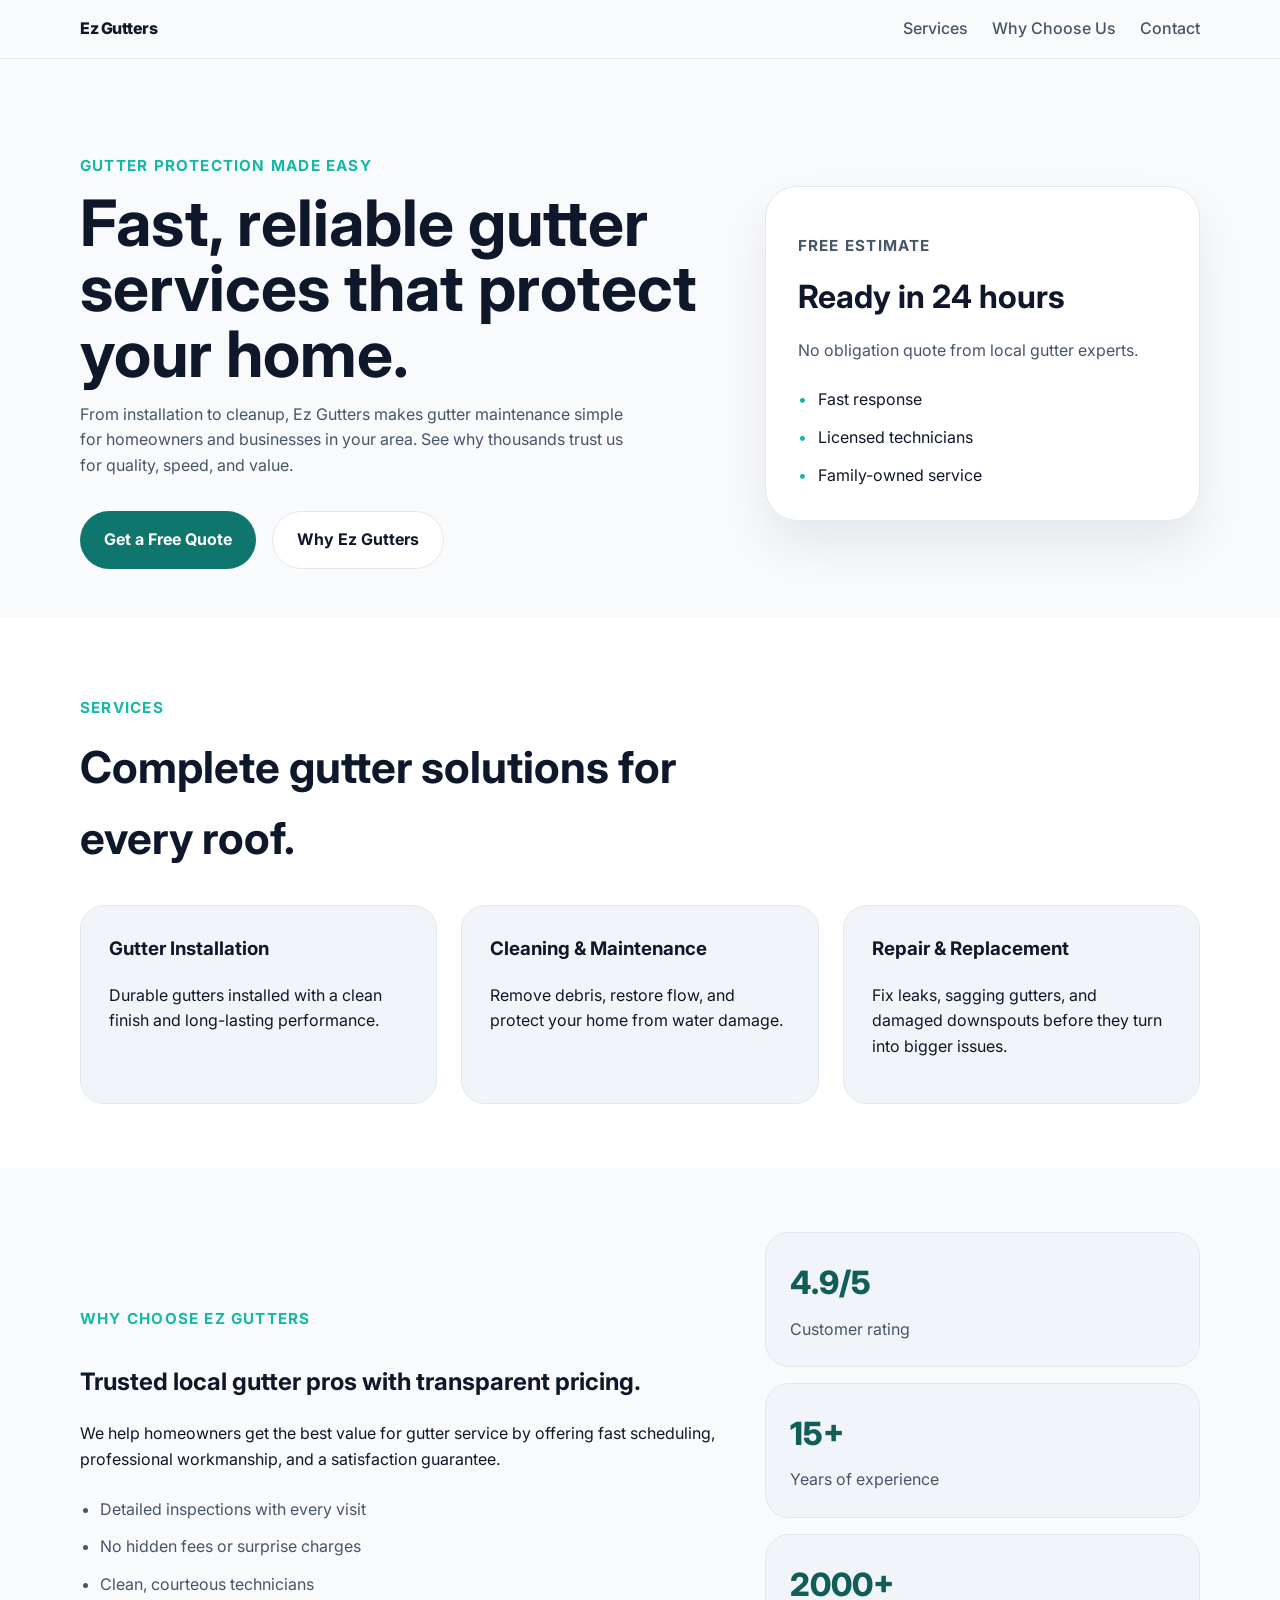
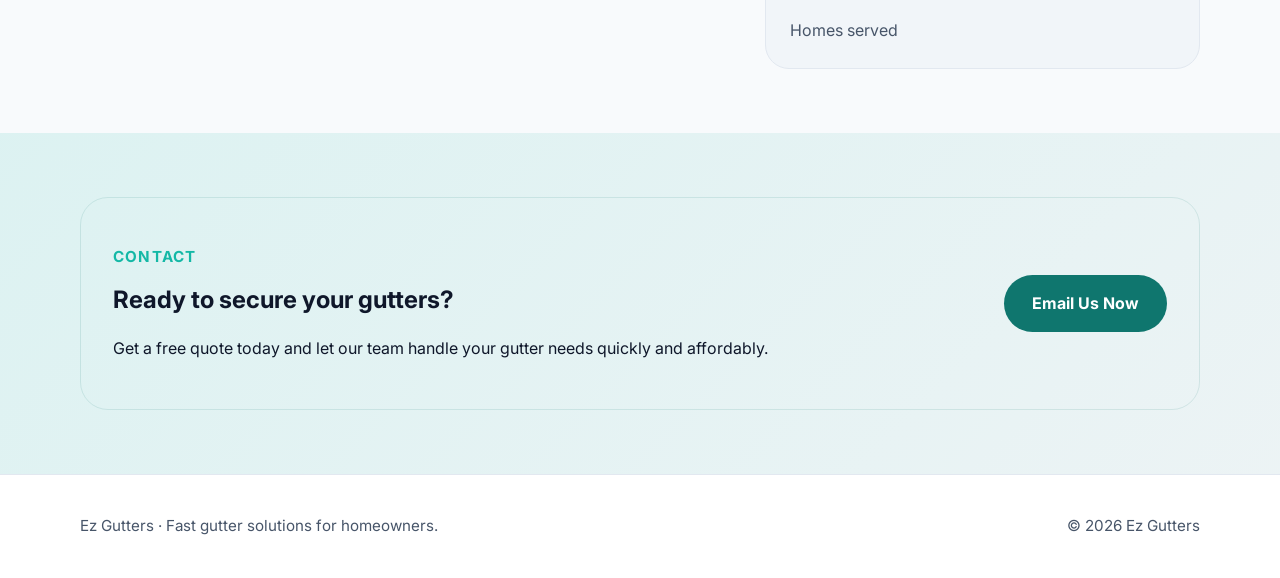
==== index.html @ 84feed68 "Deploy landing page with GitHub Pages" ====
<!DOCTYPE html>
<html lang="en">
<head>
  <meta charset="UTF-8" />
  <meta name="viewport" content="width=device-width, initial-scale=1.0" />
  <title>Ez Gutters - PPC Landing Page</title>
  <link rel="preconnect" href="https://fonts.googleapis.com" />
  <link rel="preconnect" href="https://fonts.gstatic.com" crossorigin />
  <link href="https://fonts.googleapis.com/css2?family=Inter:wght@400;500;600;700;800&display=swap" rel="stylesheet" />
  <link rel="stylesheet" href="styles.css" />
</head>
<body>
  <header class="site-header">
    <div class="container header-inner">
      <a class="logo" href="#">Ez Gutters</a>
      <nav class="nav-links">
        <a href="#services">Services</a>
        <a href="#why">Why Choose Us</a>
        <a href="#contact">Contact</a>
      </nav>
    </div>
  </header>

  <main>
    <section class="hero">
      <div class="container hero-grid">
        <div class="hero-copy">
          <p class="eyebrow">Gutter protection made easy</p>
          <h1>Fast, reliable gutter services that protect your home.</h1>
          <p class="hero-text">From installation to cleanup, Ez Gutters makes gutter maintenance simple for homeowners and businesses in your area. See why thousands trust us for quality, speed, and value.</p>
          <div class="hero-actions">
            <a class="button button-primary" href="#contact">Get a Free Quote</a>
            <a class="button button-secondary" href="#why">Why Ez Gutters</a>
          </div>
        </div>
        <div class="hero-card">
          <div class="hero-card-content">
            <p class="hero-card-label">Free estimate</p>
            <h2>Ready in 24 hours</h2>
            <p>No obligation quote from local gutter experts.</p>
            <ul>
              <li>Fast response</li>
              <li>Licensed technicians</li>
              <li>Family-owned service</li>
            </ul>
          </div>
        </div>
      </div>
    </section>

    <section id="services" class="section section-alt">
      <div class="container">
        <div class="section-header">
          <p class="section-eyebrow">Services</p>
          <h2>Complete gutter solutions for every roof.</h2>
        </div>
        <div class="feature-grid">
          <article class="feature-card">
            <h3>Gutter Installation</h3>
            <p>Durable gutters installed with a clean finish and long-lasting performance.</p>
          </article>
          <article class="feature-card">
            <h3>Cleaning & Maintenance</h3>
            <p>Remove debris, restore flow, and protect your home from water damage.</p>
          </article>
          <article class="feature-card">
            <h3>Repair & Replacement</h3>
            <p>Fix leaks, sagging gutters, and damaged downspouts before they turn into bigger issues.</p>
          </article>
        </div>
      </div>
    </section>

    <section id="why" class="section">
      <div class="container split-grid">
        <div>
          <p class="section-eyebrow">Why choose Ez Gutters</p>
          <h2>Trusted local gutter pros with transparent pricing.</h2>
          <p>We help homeowners get the best value for gutter service by offering fast scheduling, professional workmanship, and a satisfaction guarantee.</p>
          <ul class="benefits-list">
            <li>Detailed inspections with every visit</li>
            <li>No hidden fees or surprise charges</li>
            <li>Clean, courteous technicians</li>
          </ul>
        </div>
        <div class="stats-card">
          <div class="stat">
            <span>4.9/5</span>
            <p>Customer rating</p>
          </div>
          <div class="stat">
            <span>15+</span>
            <p>Years of experience</p>
          </div>
          <div class="stat">
            <span>2000+</span>
            <p>Homes served</p>
          </div>
        </div>
      </div>
    </section>

    <section id="contact" class="section section-cta">
      <div class="container cta-grid">
        <div>
          <p class="section-eyebrow">Contact</p>
          <h2>Ready to secure your gutters?</h2>
          <p>Get a free quote today and let our team handle your gutter needs quickly and affordably.</p>
        </div>
        <a class="button button-primary button-large" href="mailto:info@ezgutters.com">Email Us Now</a>
      </div>
    </section>
  </main>

  <footer class="site-footer">
    <div class="container footer-inner">
      <p>Ez Gutters · Fast gutter solutions for homeowners.</p>
      <p>© 2026 Ez Gutters</p>
    </div>
  </footer>
</body>
</html>
---- styles.css ----
:root {
  color-scheme: light;
  --bg: #f8fafc;
  --surface: #ffffff;
  --surface-strong: #f1f5f9;
  --text: #0f172a;
  --muted: #475569;
  --primary: #0f766e;
  --primary-strong: #115e59;
  --accent: #14b8a6;
  --border: #e2e8f0;
  --shadow: 0 25px 50px rgba(15, 23, 42, 0.08);
}

* {
  box-sizing: border-box;
}

html {
  scroll-behavior: smooth;
}

body {
  margin: 0;
  font-family: 'Inter', system-ui, sans-serif;
  background: var(--bg);
  color: var(--text);
  line-height: 1.6;
}

img {
  max-width: 100%;
  display: block;
}

.container {
  width: min(1120px, calc(100% - 2rem));
  margin: 0 auto;
}

.site-header {
  position: sticky;
  top: 0;
  z-index: 10;
  background: rgba(248, 250, 252, 0.96);
  backdrop-filter: blur(10px);
  border-bottom: 1px solid rgba(226, 232, 240, 0.8);
}

.header-inner {
  display: flex;
  align-items: center;
  justify-content: space-between;
  gap: 1rem;
  padding: 1rem 0;
}

.logo {
  font-weight: 800;
  letter-spacing: -0.03em;
  color: var(--text);
  text-decoration: none;
}

.nav-links {
  display: flex;
  gap: 1.5rem;
  flex-wrap: wrap;
}

.nav-links a {
  color: var(--muted);
  text-decoration: none;
  font-weight: 500;
}

.hero {
  padding: 5rem 0 3rem;
}

.hero-grid {
  display: grid;
  grid-template-columns: minmax(0, 1.2fr) minmax(300px, 0.8fr);
  align-items: center;
  gap: 2rem;
}

.eyebrow,
.section-eyebrow,
.hero-card-label {
  display: inline-block;
  margin-bottom: 0.75rem;
  color: var(--accent);
  font-size: 0.95rem;
  font-weight: 700;
  letter-spacing: 0.08em;
  text-transform: uppercase;
}

.hero-copy h1,
.section-header h2,
.stats-card span,
.cta-grid h2 {
  margin: 0;
}

.hero-copy h1 {
  font-size: clamp(2.5rem, 5vw, 4rem);
  line-height: 1.02;
  margin-bottom: 1rem;
}

.hero-text {
  max-width: 34rem;
  margin-bottom: 2rem;
  color: var(--muted);
}

.hero-actions {
  display: flex;
  flex-wrap: wrap;
  gap: 1rem;
}

.button {
  display: inline-flex;
  align-items: center;
  justify-content: center;
  padding: 0.95rem 1.5rem;
  border-radius: 999px;
  text-decoration: none;
  font-weight: 700;
}

.button-primary {
  background: var(--primary);
  color: white;
}

.button-secondary {
  border: 1px solid var(--border);
  color: var(--text);
  background: white;
}

.button-large {
  padding: 1rem 1.75rem;
}

.hero-card {
  background: var(--surface);
  border: 1px solid var(--border);
  border-radius: 2rem;
  box-shadow: var(--shadow);
  padding: 2rem;
}

.hero-card-content h2 {
  margin: 0 0 0.75rem;
  font-size: 2rem;
}

.hero-card-content p {
  color: var(--muted);
}

.hero-card-content ul {
  list-style: none;
  padding: 0;
  margin: 1.5rem 0 0;
  display: grid;
  gap: 0.75rem;
}

.hero-card-content li {
  padding-left: 1.25rem;
  position: relative;
  color: var(--text);
}

.hero-card-content li::before {
  content: '•';
  position: absolute;
  left: 0;
  color: var(--accent);
}

.section {
  padding: 4rem 0;
}

.section-alt {
  background: var(--surface);
}

.section-header {
  max-width: 42rem;
  margin-bottom: 2rem;
}

.section-header h2 {
  font-size: clamp(2rem, 4vw, 2.75rem);
  margin-bottom: 1rem;
}

.feature-grid {
  display: grid;
  gap: 1.5rem;
  grid-template-columns: repeat(3, minmax(0, 1fr));
}

.feature-card {
  background: var(--surface-strong);
  border: 1px solid var(--border);
  border-radius: 1.5rem;
  padding: 1.75rem;
}

.feature-card h3 {
  margin-top: 0;
}

.split-grid {
  display: grid;
  grid-template-columns: minmax(0, 1.5fr) minmax(280px, 1fr);
  gap: 2rem;
  align-items: center;
}

.benefits-list {
  margin: 1.5rem 0 0;
  padding-left: 1.25rem;
  color: var(--muted);
}

.benefits-list li {
  margin-bottom: 0.75rem;
}

.stats-card {
  display: grid;
  gap: 1rem;
}

.stat {
  background: var(--surface-strong);
  border: 1px solid var(--border);
  border-radius: 1.5rem;
  padding: 1.5rem;
}

.stat span {
  display: block;
  font-size: 2rem;
  font-weight: 800;
  color: var(--primary-strong);
}

.stat p {
  margin: 0.5rem 0 0;
  color: var(--muted);
}

.section-cta {
  background: linear-gradient(135deg, rgba(20, 184, 166, 0.12), rgba(15, 118, 110, 0.05));
}

.cta-grid {
  display: flex;
  align-items: center;
  justify-content: space-between;
  gap: 1.5rem;
  padding: 2rem;
  border: 1px solid rgba(15, 118, 110, 0.12);
  border-radius: 1.75rem;
}

.site-footer {
  border-top: 1px solid var(--border);
  padding: 1.5rem 0;
  background: var(--surface);
}

.footer-inner {
  display: flex;
  align-items: center;
  justify-content: space-between;
  gap: 1rem;
  font-size: 0.95rem;
  color: var(--muted);
}

@media (max-width: 860px) {
  .hero-grid,
  .split-grid,
  .feature-grid,
  .cta-grid {
    grid-template-columns: 1fr;
  }

  .cta-grid {
    text-align: center;
  }
}

@media (max-width: 640px) {
  .header-inner,
  .footer-inner {
    flex-direction: column;
    align-items: flex-start;
  }

  .nav-links {
    gap: 1rem;
  }

  .hero-copy h1 {
    font-size: 2.4rem;
  }

  .button {
    width: 100%;
  }

  .hero-actions {
    flex-direction: column;
  }
}
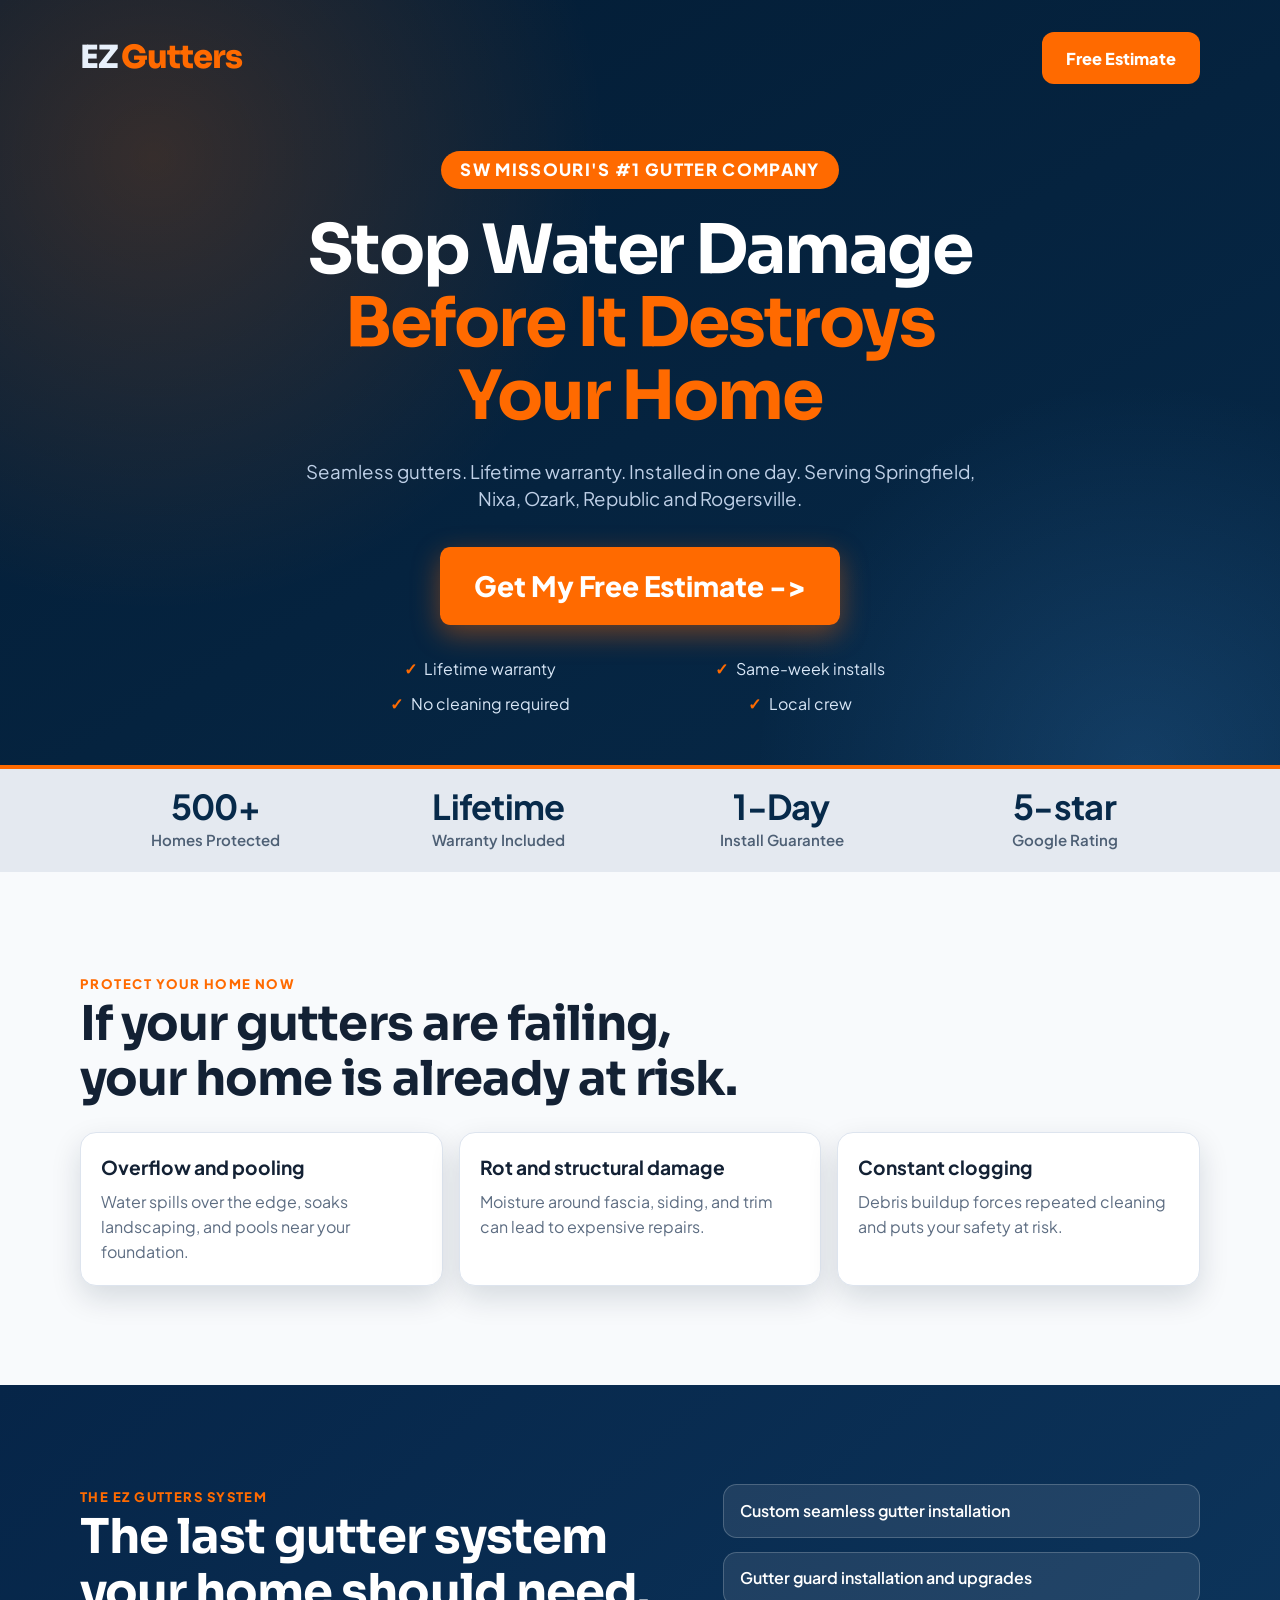
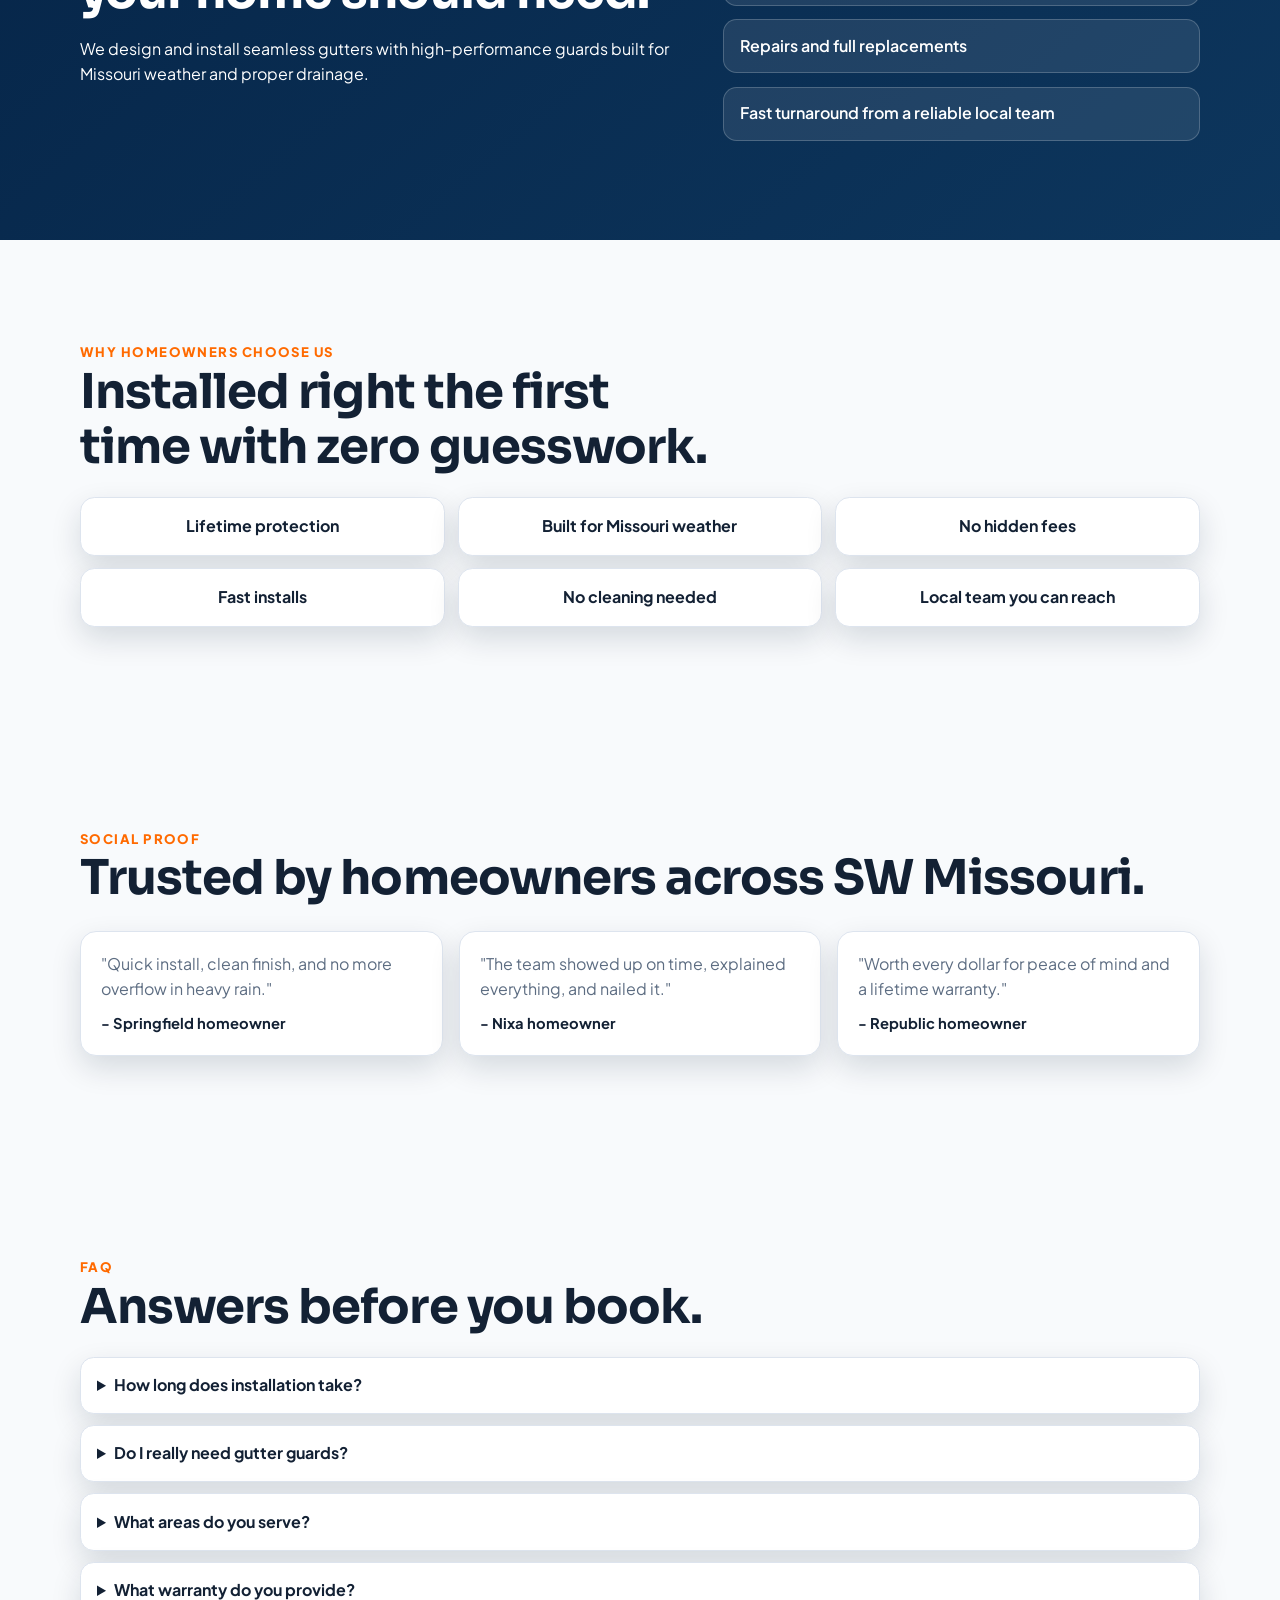
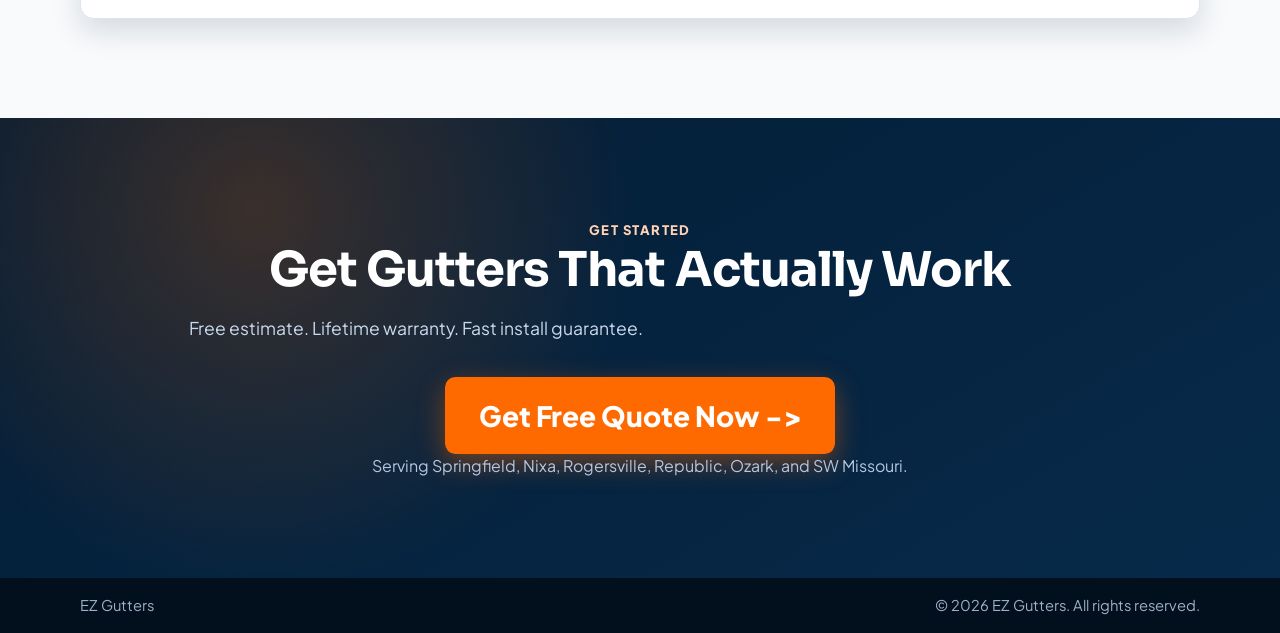
==== commit 6b7ce08e: "Rebuild landing page to match PPC design" ====
--- a/index.html
+++ b/index.html
@@ -3,120 +3,186 @@
 <head>
   <meta charset="UTF-8" />
   <meta name="viewport" content="width=device-width, initial-scale=1.0" />
-  <title>Ez Gutters - PPC Landing Page</title>
+  <title>EZ Gutters | PPC Landing Page</title>
+  <meta name="description" content="Stop water damage before it destroys your home. EZ Gutters installs seamless gutters and guards across Springfield, Nixa, Ozark, Republic, and Rogersville." />
   <link rel="preconnect" href="https://fonts.googleapis.com" />
   <link rel="preconnect" href="https://fonts.gstatic.com" crossorigin />
-  <link href="https://fonts.googleapis.com/css2?family=Inter:wght@400;500;600;700;800&display=swap" rel="stylesheet" />
+  <link href="https://fonts.googleapis.com/css2?family=Plus+Jakarta+Sans:wght@400;500;600;700;800&family=Sora:wght@600;700;800&display=swap" rel="stylesheet" />
   <link rel="stylesheet" href="styles.css" />
 </head>
 <body>
-  <header class="site-header">
-    <div class="container header-inner">
-      <a class="logo" href="#">Ez Gutters</a>
-      <nav class="nav-links">
-        <a href="#services">Services</a>
-        <a href="#why">Why Choose Us</a>
-        <a href="#contact">Contact</a>
-      </nav>
+  <a class="skip-link" href="#lead-form">Skip to free estimate</a>
+
+  <header class="hero">
+    <div class="container">
+      <div class="hero-top">
+        <a class="brand" href="#top" id="top" aria-label="EZ Gutters home">
+          <span class="brand-ez">EZ</span><span class="brand-gutters">Gutters</span>
+        </a>
+        <a class="top-cta" href="#lead-form">Free Estimate</a>
+      </div>
+
+      <div class="hero-content">
+        <p class="hero-badge">SW MISSOURI'S #1 GUTTER COMPANY</p>
+        <h1>
+          Stop Water Damage
+          <span>Before It Destroys Your Home</span>
+        </h1>
+        <p class="hero-subcopy">
+          Seamless gutters. Lifetime warranty. Installed in one day. Serving Springfield, Nixa, Ozark, Republic and Rogersville.
+        </p>
+        <a class="main-cta" href="#lead-form">Get My Free Estimate -></a>
+
+        <ul class="trust-points" aria-label="Key value points">
+          <li><span aria-hidden="true">&#10003;</span> Lifetime warranty</li>
+          <li><span aria-hidden="true">&#10003;</span> Same-week installs</li>
+          <li><span aria-hidden="true">&#10003;</span> No cleaning required</li>
+          <li><span aria-hidden="true">&#10003;</span> Local crew</li>
+        </ul>
+      </div>
+    </div>
+
+    <div class="stats-strip">
+      <div class="container stats-grid">
+        <div class="stat">
+          <strong>500+</strong>
+          <p>Homes Protected</p>
+        </div>
+        <div class="stat">
+          <strong>Lifetime</strong>
+          <p>Warranty Included</p>
+        </div>
+        <div class="stat">
+          <strong>1-Day</strong>
+          <p>Install Guarantee</p>
+        </div>
+        <div class="stat">
+          <strong>5-star</strong>
+          <p>Google Rating</p>
+        </div>
+      </div>
     </div>
   </header>
 
   <main>
-    <section class="hero">
-      <div class="container hero-grid">
-        <div class="hero-copy">
-          <p class="eyebrow">Gutter protection made easy</p>
-          <h1>Fast, reliable gutter services that protect your home.</h1>
-          <p class="hero-text">From installation to cleanup, Ez Gutters makes gutter maintenance simple for homeowners and businesses in your area. See why thousands trust us for quality, speed, and value.</p>
-          <div class="hero-actions">
-            <a class="button button-primary" href="#contact">Get a Free Quote</a>
-            <a class="button button-secondary" href="#why">Why Ez Gutters</a>
-          </div>
-        </div>
-        <div class="hero-card">
-          <div class="hero-card-content">
-            <p class="hero-card-label">Free estimate</p>
-            <h2>Ready in 24 hours</h2>
-            <p>No obligation quote from local gutter experts.</p>
-            <ul>
-              <li>Fast response</li>
-              <li>Licensed technicians</li>
-              <li>Family-owned service</li>
-            </ul>
-          </div>
-        </div>
-      </div>
-    </section>
-
-    <section id="services" class="section section-alt">
+    <section class="section section-light problem">
       <div class="container">
-        <div class="section-header">
-          <p class="section-eyebrow">Services</p>
-          <h2>Complete gutter solutions for every roof.</h2>
-        </div>
-        <div class="feature-grid">
-          <article class="feature-card">
-            <h3>Gutter Installation</h3>
-            <p>Durable gutters installed with a clean finish and long-lasting performance.</p>
+        <p class="eyebrow">Protect your home now</p>
+        <h2>If your gutters are failing, your home is already at risk.</h2>
+        <div class="card-grid">
+          <article class="card">
+            <h3>Overflow and pooling</h3>
+            <p>Water spills over the edge, soaks landscaping, and pools near your foundation.</p>
           </article>
-          <article class="feature-card">
-            <h3>Cleaning & Maintenance</h3>
-            <p>Remove debris, restore flow, and protect your home from water damage.</p>
+          <article class="card">
+            <h3>Rot and structural damage</h3>
+            <p>Moisture around fascia, siding, and trim can lead to expensive repairs.</p>
           </article>
-          <article class="feature-card">
-            <h3>Repair & Replacement</h3>
-            <p>Fix leaks, sagging gutters, and damaged downspouts before they turn into bigger issues.</p>
+          <article class="card">
+            <h3>Constant clogging</h3>
+            <p>Debris buildup forces repeated cleaning and puts your safety at risk.</p>
           </article>
         </div>
       </div>
     </section>
 
-    <section id="why" class="section">
+    <section class="section section-dark solution">
       <div class="container split-grid">
         <div>
-          <p class="section-eyebrow">Why choose Ez Gutters</p>
-          <h2>Trusted local gutter pros with transparent pricing.</h2>
-          <p>We help homeowners get the best value for gutter service by offering fast scheduling, professional workmanship, and a satisfaction guarantee.</p>
-          <ul class="benefits-list">
-            <li>Detailed inspections with every visit</li>
-            <li>No hidden fees or surprise charges</li>
-            <li>Clean, courteous technicians</li>
-          </ul>
+          <p class="eyebrow">The EZ Gutters system</p>
+          <h2>The last gutter system your home should need.</h2>
+          <p>We design and install seamless gutters with high-performance guards built for Missouri weather and proper drainage.</p>
         </div>
-        <div class="stats-card">
-          <div class="stat">
-            <span>4.9/5</span>
-            <p>Customer rating</p>
-          </div>
-          <div class="stat">
-            <span>15+</span>
-            <p>Years of experience</p>
-          </div>
-          <div class="stat">
-            <span>2000+</span>
-            <p>Homes served</p>
-          </div>
+        <ul class="solution-list">
+          <li>Custom seamless gutter installation</li>
+          <li>Gutter guard installation and upgrades</li>
+          <li>Repairs and full replacements</li>
+          <li>Fast turnaround from a reliable local team</li>
+        </ul>
+      </div>
+    </section>
+
+    <section class="section section-light">
+      <div class="container">
+        <p class="eyebrow">Why homeowners choose us</p>
+        <h2>Installed right the first time with zero guesswork.</h2>
+        <div class="why-grid">
+          <article class="why-card">Lifetime protection</article>
+          <article class="why-card">Built for Missouri weather</article>
+          <article class="why-card">No hidden fees</article>
+          <article class="why-card">Fast installs</article>
+          <article class="why-card">No cleaning needed</article>
+          <article class="why-card">Local team you can reach</article>
         </div>
       </div>
     </section>
 
-    <section id="contact" class="section section-cta">
-      <div class="container cta-grid">
-        <div>
-          <p class="section-eyebrow">Contact</p>
-          <h2>Ready to secure your gutters?</h2>
-          <p>Get a free quote today and let our team handle your gutter needs quickly and affordably.</p>
+    <section class="section section-light social-proof">
+      <div class="container">
+        <p class="eyebrow">Social proof</p>
+        <h2>Trusted by homeowners across SW Missouri.</h2>
+        <div class="card-grid">
+          <article class="quote-card">
+            <p>"Quick install, clean finish, and no more overflow in heavy rain."</p>
+            <span>- Springfield homeowner</span>
+          </article>
+          <article class="quote-card">
+            <p>"The team showed up on time, explained everything, and nailed it."</p>
+            <span>- Nixa homeowner</span>
+          </article>
+          <article class="quote-card">
+            <p>"Worth every dollar for peace of mind and a lifetime warranty."</p>
+            <span>- Republic homeowner</span>
+          </article>
         </div>
-        <a class="button button-primary button-large" href="mailto:info@ezgutters.com">Email Us Now</a>
+      </div>
+    </section>
+
+    <section class="section section-light faq">
+      <div class="container">
+        <p class="eyebrow">FAQ</p>
+        <h2>Answers before you book.</h2>
+        <div class="faq-list">
+          <details>
+            <summary>How long does installation take?</summary>
+            <p>Most installs are completed in one day, depending on roofline complexity and weather.</p>
+          </details>
+          <details>
+            <summary>Do I really need gutter guards?</summary>
+            <p>If you want lower maintenance and better flow year-round, gutter guards are a strong upgrade.</p>
+          </details>
+          <details>
+            <summary>What areas do you serve?</summary>
+            <p>Springfield, Nixa, Ozark, Republic, Rogersville, and nearby SW Missouri communities.</p>
+          </details>
+          <details>
+            <summary>What warranty do you provide?</summary>
+            <p>Our systems include a lifetime warranty for long-term homeowner confidence.</p>
+          </details>
+        </div>
+      </div>
+    </section>
+
+    <section class="section final-cta" id="lead-form">
+      <div class="container">
+        <p class="eyebrow">Get started</p>
+        <h2>Get Gutters That Actually Work</h2>
+        <p class="final-copy">Free estimate. Lifetime warranty. Fast install guarantee.</p>
+        <a class="main-cta" href="mailto:info@ezgutters.com?subject=Free%20Estimate%20Request">Get Free Quote Now -></a>
+        <p class="service-area">Serving Springfield, Nixa, Rogersville, Republic, Ozark, and SW Missouri.</p>
       </div>
     </section>
   </main>
 
   <footer class="site-footer">
-    <div class="container footer-inner">
-      <p>Ez Gutters · Fast gutter solutions for homeowners.</p>
-      <p>© 2026 Ez Gutters</p>
+    <div class="container footer-wrap">
+      <p>EZ Gutters</p>
+      <p>&copy; 2026 EZ Gutters. All rights reserved.</p>
     </div>
   </footer>
+
+  <div class="mobile-cta">
+    <a href="#lead-form">Tap Here -></a>
+  </div>
 </body>
 </html>
--- a/styles.css
+++ b/styles.css
@@ -1,15 +1,17 @@
 :root {
-  color-scheme: light;
-  --bg: #f8fafc;
-  --surface: #ffffff;
-  --surface-strong: #f1f5f9;
-  --text: #0f172a;
-  --muted: #475569;
-  --primary: #0f766e;
-  --primary-strong: #115e59;
-  --accent: #14b8a6;
-  --border: #e2e8f0;
-  --shadow: 0 25px 50px rgba(15, 23, 42, 0.08);
+  --navy-950: #031c34;
+  --navy-900: #072a4a;
+  --navy-800: #10385e;
+  --orange-500: #ff6a00;
+  --orange-600: #f45e00;
+  --slate-50: #f8fafc;
+  --slate-100: #eef2f7;
+  --slate-200: #dde4ee;
+  --slate-600: #5d6d82;
+  --slate-900: #132134;
+  --white: #ffffff;
+  --shadow-lg: 0 24px 60px rgba(2, 17, 34, 0.28);
+  --shadow-md: 0 12px 30px rgba(8, 26, 50, 0.14);
 }
 
 * {
@@ -22,15 +24,25 @@
 
 body {
   margin: 0;
-  font-family: 'Inter', system-ui, sans-serif;
-  background: var(--bg);
-  color: var(--text);
-  line-height: 1.6;
-}
-
-img {
-  max-width: 100%;
-  display: block;
+  font-family: "Plus Jakarta Sans", "Segoe UI", sans-serif;
+  color: var(--slate-900);
+  background: var(--slate-50);
+  line-height: 1.55;
+}
+
+.skip-link {
+  position: absolute;
+  left: -999px;
+}
+
+.skip-link:focus {
+  left: 1rem;
+  top: 1rem;
+  z-index: 200;
+  background: var(--white);
+  color: var(--navy-950);
+  padding: 0.6rem 0.9rem;
+  border-radius: 0.5rem;
 }
 
 .container {
@@ -38,291 +50,458 @@
   margin: 0 auto;
 }
 
-.site-header {
-  position: sticky;
-  top: 0;
-  z-index: 10;
-  background: rgba(248, 250, 252, 0.96);
-  backdrop-filter: blur(10px);
-  border-bottom: 1px solid rgba(226, 232, 240, 0.8);
-}
-
-.header-inner {
+.hero {
+  background:
+    radial-gradient(circle at 12% 18%, rgba(255, 106, 0, 0.2), transparent 34%),
+    radial-gradient(circle at 89% 88%, rgba(87, 174, 255, 0.16), transparent 28%),
+    linear-gradient(150deg, var(--navy-950), var(--navy-900));
+  color: var(--white);
+  overflow: hidden;
+}
+
+.hero-top {
   display: flex;
   align-items: center;
   justify-content: space-between;
-  gap: 1rem;
-  padding: 1rem 0;
-}
-
-.logo {
+  padding: 2rem 0 1.35rem;
+}
+
+.brand {
+  text-decoration: none;
+  display: inline-flex;
+  align-items: baseline;
+  gap: 0.16rem;
+  font-family: "Sora", "Segoe UI", sans-serif;
+  font-size: 2rem;
   font-weight: 800;
   letter-spacing: -0.03em;
-  color: var(--text);
-  text-decoration: none;
-}
-
-.nav-links {
-  display: flex;
-  gap: 1.5rem;
-  flex-wrap: wrap;
-}
-
-.nav-links a {
-  color: var(--muted);
-  text-decoration: none;
-  font-weight: 500;
-}
-
-.hero {
-  padding: 5rem 0 3rem;
-}
-
-.hero-grid {
-  display: grid;
-  grid-template-columns: minmax(0, 1.2fr) minmax(300px, 0.8fr);
-  align-items: center;
-  gap: 2rem;
-}
-
-.eyebrow,
-.section-eyebrow,
-.hero-card-label {
-  display: inline-block;
-  margin-bottom: 0.75rem;
-  color: var(--accent);
-  font-size: 0.95rem;
-  font-weight: 700;
-  letter-spacing: 0.08em;
-  text-transform: uppercase;
-}
-
-.hero-copy h1,
-.section-header h2,
-.stats-card span,
-.cta-grid h2 {
-  margin: 0;
-}
-
-.hero-copy h1 {
-  font-size: clamp(2.5rem, 5vw, 4rem);
-  line-height: 1.02;
-  margin-bottom: 1rem;
-}
-
-.hero-text {
-  max-width: 34rem;
-  margin-bottom: 2rem;
-  color: var(--muted);
-}
-
-.hero-actions {
-  display: flex;
-  flex-wrap: wrap;
-  gap: 1rem;
-}
-
-.button {
+}
+
+.brand-ez {
+  color: #e8f0fb;
+}
+
+.brand-gutters {
+  color: var(--orange-500);
+}
+
+.top-cta {
   display: inline-flex;
   align-items: center;
   justify-content: center;
-  padding: 0.95rem 1.5rem;
+  text-decoration: none;
+  background: var(--orange-500);
+  color: var(--white);
+  border-radius: 0.75rem;
+  font-weight: 800;
+  font-size: 1.02rem;
+  padding: 0.85rem 1.5rem;
+  transition: transform 160ms ease, background 160ms ease;
+}
+
+.top-cta:hover,
+.top-cta:focus-visible {
+  background: var(--orange-600);
+  transform: translateY(-1px);
+}
+
+.hero-content {
+  max-width: 56rem;
+  margin: 0 auto;
+  text-align: center;
+  padding: 2.8rem 0 3rem;
+  animation: rise-in 700ms ease both;
+}
+
+.hero-badge {
+  display: inline-block;
+  margin: 0 0 1.55rem;
+  font-size: 1.05rem;
+  font-weight: 800;
+  letter-spacing: 0.08em;
+  text-transform: uppercase;
+  background: var(--orange-500);
+  color: var(--white);
   border-radius: 999px;
+  padding: 0.36rem 1.2rem 0.42rem;
+}
+
+.hero h1 {
+  margin: 0;
+  font-family: "Sora", "Segoe UI", sans-serif;
+  font-size: clamp(2.15rem, 6vw, 4.25rem);
+  line-height: 1.07;
+  letter-spacing: -0.03em;
+  text-wrap: balance;
+}
+
+.hero h1 span {
+  display: block;
+  color: var(--orange-500);
+}
+
+.hero-subcopy {
+  margin: 1.6rem auto 0;
+  max-width: 44rem;
+  color: #bfd0e7;
+  font-size: clamp(1.04rem, 2.2vw, 1.17rem);
+  line-height: 1.45;
+}
+
+.main-cta {
+  display: inline-flex;
+  align-items: center;
+  justify-content: center;
+  margin-top: 2.15rem;
   text-decoration: none;
+  background: var(--orange-500);
+  color: var(--white);
+  border-radius: 0.65rem;
+  box-shadow: 0 9px 28px rgba(255, 106, 0, 0.42);
+  font-weight: 800;
+  font-size: clamp(1.04rem, 2.7vw, 1.75rem);
+  padding: 1.08rem 2.1rem;
+  transition: transform 160ms ease, background 160ms ease;
+}
+
+.main-cta:hover,
+.main-cta:focus-visible {
+  transform: translateY(-2px);
+  background: var(--orange-600);
+}
+
+.trust-points {
+  list-style: none;
+  display: grid;
+  grid-template-columns: repeat(2, minmax(0, 1fr));
+  gap: 0.65rem 2rem;
+  max-width: 38rem;
+  margin: 2rem auto 0;
+  padding: 0;
+}
+
+.trust-points li {
+  color: #d8e6f6;
+  font-size: 1rem;
+  display: inline-flex;
+  align-items: center;
+  justify-content: center;
+  gap: 0.45rem;
+  white-space: nowrap;
+}
+
+.trust-points span {
+  color: var(--orange-500);
+  font-weight: 800;
+}
+
+.stats-strip {
+  border-top: 4px solid var(--orange-500);
+  background: #e4e9f0;
+}
+
+.stats-grid {
+  display: grid;
+  grid-template-columns: repeat(4, minmax(0, 1fr));
+  gap: 0.75rem;
+  text-align: center;
+  padding: 1.2rem 0 1.25rem;
+}
+
+.stat strong {
+  display: block;
+  color: var(--navy-900);
+  font-size: clamp(1.45rem, 3.4vw, 2.15rem);
+  line-height: 1.05;
+  letter-spacing: -0.02em;
+}
+
+.stat p {
+  margin: 0.28rem 0 0;
+  color: #4d5f74;
+  font-size: 0.94rem;
+  font-weight: 600;
+}
+
+.section {
+  padding: clamp(3.3rem, 9vw, 6.2rem) 0;
+}
+
+.section-light {
+  background: var(--slate-50);
+}
+
+.section-dark {
+  background: linear-gradient(140deg, #062548, #0d365d);
+  color: var(--white);
+}
+
+.eyebrow {
+  display: inline-block;
+  margin: 0 0 0.95rem;
+  font-size: 0.82rem;
+  font-weight: 800;
+  color: var(--orange-500);
+  letter-spacing: 0.11em;
+  text-transform: uppercase;
+}
+
+h2 {
+  margin: 0 0 1.1rem;
+  font-family: "Sora", "Segoe UI", sans-serif;
+  font-size: clamp(1.8rem, 4.2vw, 3rem);
+  line-height: 1.15;
+  letter-spacing: -0.02em;
+  text-wrap: balance;
+}
+
+.section p {
+  margin: 0;
+}
+
+.card-grid {
+  margin-top: 1.6rem;
+  display: grid;
+  grid-template-columns: repeat(3, minmax(0, 1fr));
+  gap: 1rem;
+}
+
+.card,
+.quote-card {
+  background: var(--white);
+  border: 1px solid var(--slate-200);
+  border-radius: 1rem;
+  padding: 1.25rem;
+  box-shadow: var(--shadow-md);
+}
+
+.card h3 {
+  margin: 0 0 0.5rem;
+  font-size: 1.2rem;
+}
+
+.card p,
+.quote-card p {
+  color: var(--slate-600);
+}
+
+.split-grid {
+  display: grid;
+  grid-template-columns: minmax(0, 1.3fr) minmax(0, 1fr);
+  gap: 1.5rem;
+  align-items: start;
+}
+
+.solution-list {
+  margin: 0;
+  padding: 0;
+  list-style: none;
+  display: grid;
+  gap: 0.85rem;
+}
+
+.solution-list li {
+  background: rgba(255, 255, 255, 0.09);
+  border: 1px solid rgba(255, 255, 255, 0.2);
+  border-radius: 0.85rem;
+  padding: 0.85rem 1rem;
+  font-weight: 600;
+}
+
+.why-grid {
+  margin-top: 1.4rem;
+  display: grid;
+  gap: 0.8rem;
+  grid-template-columns: repeat(3, minmax(0, 1fr));
+}
+
+.why-card {
+  background: var(--white);
+  border: 1px solid var(--slate-200);
+  border-radius: 0.9rem;
+  padding: 1rem;
   font-weight: 700;
-}
-
-.button-primary {
-  background: var(--primary);
-  color: white;
-}
-
-.button-secondary {
-  border: 1px solid var(--border);
-  color: var(--text);
-  background: white;
-}
-
-.button-large {
-  padding: 1rem 1.75rem;
-}
-
-.hero-card {
-  background: var(--surface);
-  border: 1px solid var(--border);
-  border-radius: 2rem;
-  box-shadow: var(--shadow);
-  padding: 2rem;
-}
-
-.hero-card-content h2 {
-  margin: 0 0 0.75rem;
-  font-size: 2rem;
-}
-
-.hero-card-content p {
-  color: var(--muted);
-}
-
-.hero-card-content ul {
-  list-style: none;
-  padding: 0;
-  margin: 1.5rem 0 0;
-  display: grid;
-  gap: 0.75rem;
-}
-
-.hero-card-content li {
-  padding-left: 1.25rem;
-  position: relative;
-  color: var(--text);
-}
-
-.hero-card-content li::before {
-  content: '•';
-  position: absolute;
-  left: 0;
-  color: var(--accent);
-}
-
-.section {
-  padding: 4rem 0;
-}
-
-.section-alt {
-  background: var(--surface);
-}
-
-.section-header {
+  text-align: center;
+  box-shadow: var(--shadow-md);
+}
+
+.social-proof h2 {
+  margin-bottom: 0.1rem;
+}
+
+.quote-card span {
+  display: block;
+  margin-top: 0.65rem;
+  color: var(--slate-900);
+  font-size: 0.92rem;
+  font-weight: 700;
+}
+
+.faq-list {
+  margin-top: 1.4rem;
+  display: grid;
+  gap: 0.7rem;
+}
+
+.faq-list details {
+  background: var(--white);
+  border: 1px solid var(--slate-200);
+  border-radius: 0.85rem;
+  padding: 0.95rem 1rem;
+  box-shadow: var(--shadow-md);
+}
+
+.faq-list summary {
+  cursor: pointer;
+  font-weight: 700;
+}
+
+.faq-list p {
+  margin-top: 0.6rem;
+  color: var(--slate-600);
+}
+
+.final-cta {
+  background:
+    radial-gradient(circle at 20% 20%, rgba(255, 106, 0, 0.22), transparent 35%),
+    linear-gradient(150deg, var(--navy-950), var(--navy-900));
+  color: var(--white);
+  text-align: center;
+}
+
+.final-cta .eyebrow {
+  color: #ffd2b6;
+}
+
+.final-copy {
+  font-size: 1.1rem;
+  color: #c9d9ec;
+  margin: 0 auto;
   max-width: 42rem;
-  margin-bottom: 2rem;
-}
-
-.section-header h2 {
-  font-size: clamp(2rem, 4vw, 2.75rem);
-  margin-bottom: 1rem;
-}
-
-.feature-grid {
-  display: grid;
-  gap: 1.5rem;
-  grid-template-columns: repeat(3, minmax(0, 1fr));
-}
-
-.feature-card {
-  background: var(--surface-strong);
-  border: 1px solid var(--border);
-  border-radius: 1.5rem;
-  padding: 1.75rem;
-}
-
-.feature-card h3 {
-  margin-top: 0;
-}
-
-.split-grid {
-  display: grid;
-  grid-template-columns: minmax(0, 1.5fr) minmax(280px, 1fr);
-  gap: 2rem;
-  align-items: center;
-}
-
-.benefits-list {
-  margin: 1.5rem 0 0;
-  padding-left: 1.25rem;
-  color: var(--muted);
-}
-
-.benefits-list li {
-  margin-bottom: 0.75rem;
-}
-
-.stats-card {
-  display: grid;
-  gap: 1rem;
-}
-
-.stat {
-  background: var(--surface-strong);
-  border: 1px solid var(--border);
-  border-radius: 1.5rem;
-  padding: 1.5rem;
-}
-
-.stat span {
-  display: block;
-  font-size: 2rem;
-  font-weight: 800;
-  color: var(--primary-strong);
-}
-
-.stat p {
-  margin: 0.5rem 0 0;
-  color: var(--muted);
-}
-
-.section-cta {
-  background: linear-gradient(135deg, rgba(20, 184, 166, 0.12), rgba(15, 118, 110, 0.05));
-}
-
-.cta-grid {
+}
+
+.service-area {
+  margin-top: 1.15rem;
+  color: #b4c7df;
+}
+
+.site-footer {
+  background: #020f1d;
+  color: #9eb0c6;
+  padding: 1rem 0 calc(1rem + env(safe-area-inset-bottom));
+}
+
+.footer-wrap {
   display: flex;
   align-items: center;
   justify-content: space-between;
-  gap: 1.5rem;
-  padding: 2rem;
-  border: 1px solid rgba(15, 118, 110, 0.12);
-  border-radius: 1.75rem;
-}
-
-.site-footer {
-  border-top: 1px solid var(--border);
-  padding: 1.5rem 0;
-  background: var(--surface);
-}
-
-.footer-inner {
-  display: flex;
-  align-items: center;
-  justify-content: space-between;
-  gap: 1rem;
-  font-size: 0.95rem;
-  color: var(--muted);
-}
-
-@media (max-width: 860px) {
-  .hero-grid,
-  .split-grid,
-  .feature-grid,
-  .cta-grid {
+  gap: 0.8rem;
+  font-size: 0.92rem;
+}
+
+.footer-wrap p {
+  margin: 0;
+}
+
+.mobile-cta {
+  position: fixed;
+  left: 0;
+  right: 0;
+  bottom: 0;
+  display: none;
+  z-index: 100;
+  background: var(--orange-500);
+  box-shadow: 0 -8px 24px rgba(0, 0, 0, 0.25);
+}
+
+.mobile-cta a {
+  display: block;
+  text-align: center;
+  text-decoration: none;
+  color: var(--white);
+  font-weight: 800;
+  font-size: 1.2rem;
+  padding: 0.95rem 1rem calc(0.95rem + env(safe-area-inset-bottom));
+}
+
+@keyframes rise-in {
+  from {
+    opacity: 0;
+    transform: translateY(18px);
+  }
+  to {
+    opacity: 1;
+    transform: translateY(0);
+  }
+}
+
+@media (max-width: 920px) {
+  .card-grid,
+  .why-grid {
+    grid-template-columns: repeat(2, minmax(0, 1fr));
+  }
+
+  .split-grid {
     grid-template-columns: 1fr;
   }
-
-  .cta-grid {
-    text-align: center;
-  }
-}
-
-@media (max-width: 640px) {
-  .header-inner,
-  .footer-inner {
+}
+
+@media (max-width: 740px) {
+  .hero-top {
+    padding-top: 1.2rem;
+  }
+
+  .brand {
+    font-size: 1.8rem;
+  }
+
+  .top-cta {
+    padding: 0.75rem 1rem;
+    font-size: 0.95rem;
+  }
+
+  .hero-badge {
+    font-size: 0.88rem;
+  }
+
+  .hero-content {
+    padding-top: 1.75rem;
+  }
+
+  .hero-subcopy {
+    font-size: 1rem;
+  }
+
+  .main-cta {
+    width: 100%;
+    font-size: 1.15rem;
+  }
+
+  .trust-points {
+    grid-template-columns: 1fr;
+    gap: 0.6rem;
+  }
+
+  .stats-grid {
+    grid-template-columns: repeat(2, minmax(0, 1fr));
+    row-gap: 0.95rem;
+  }
+
+  .card-grid,
+  .why-grid {
+    grid-template-columns: 1fr;
+  }
+
+  .footer-wrap {
     flex-direction: column;
     align-items: flex-start;
   }
 
-  .nav-links {
-    gap: 1rem;
-  }
-
-  .hero-copy h1 {
-    font-size: 2.4rem;
-  }
-
-  .button {
-    width: 100%;
-  }
-
-  .hero-actions {
-    flex-direction: column;
-  }
-}
+  .mobile-cta {
+    display: block;
+  }
+
+  body {
+    padding-bottom: 4.35rem;
+  }
+}
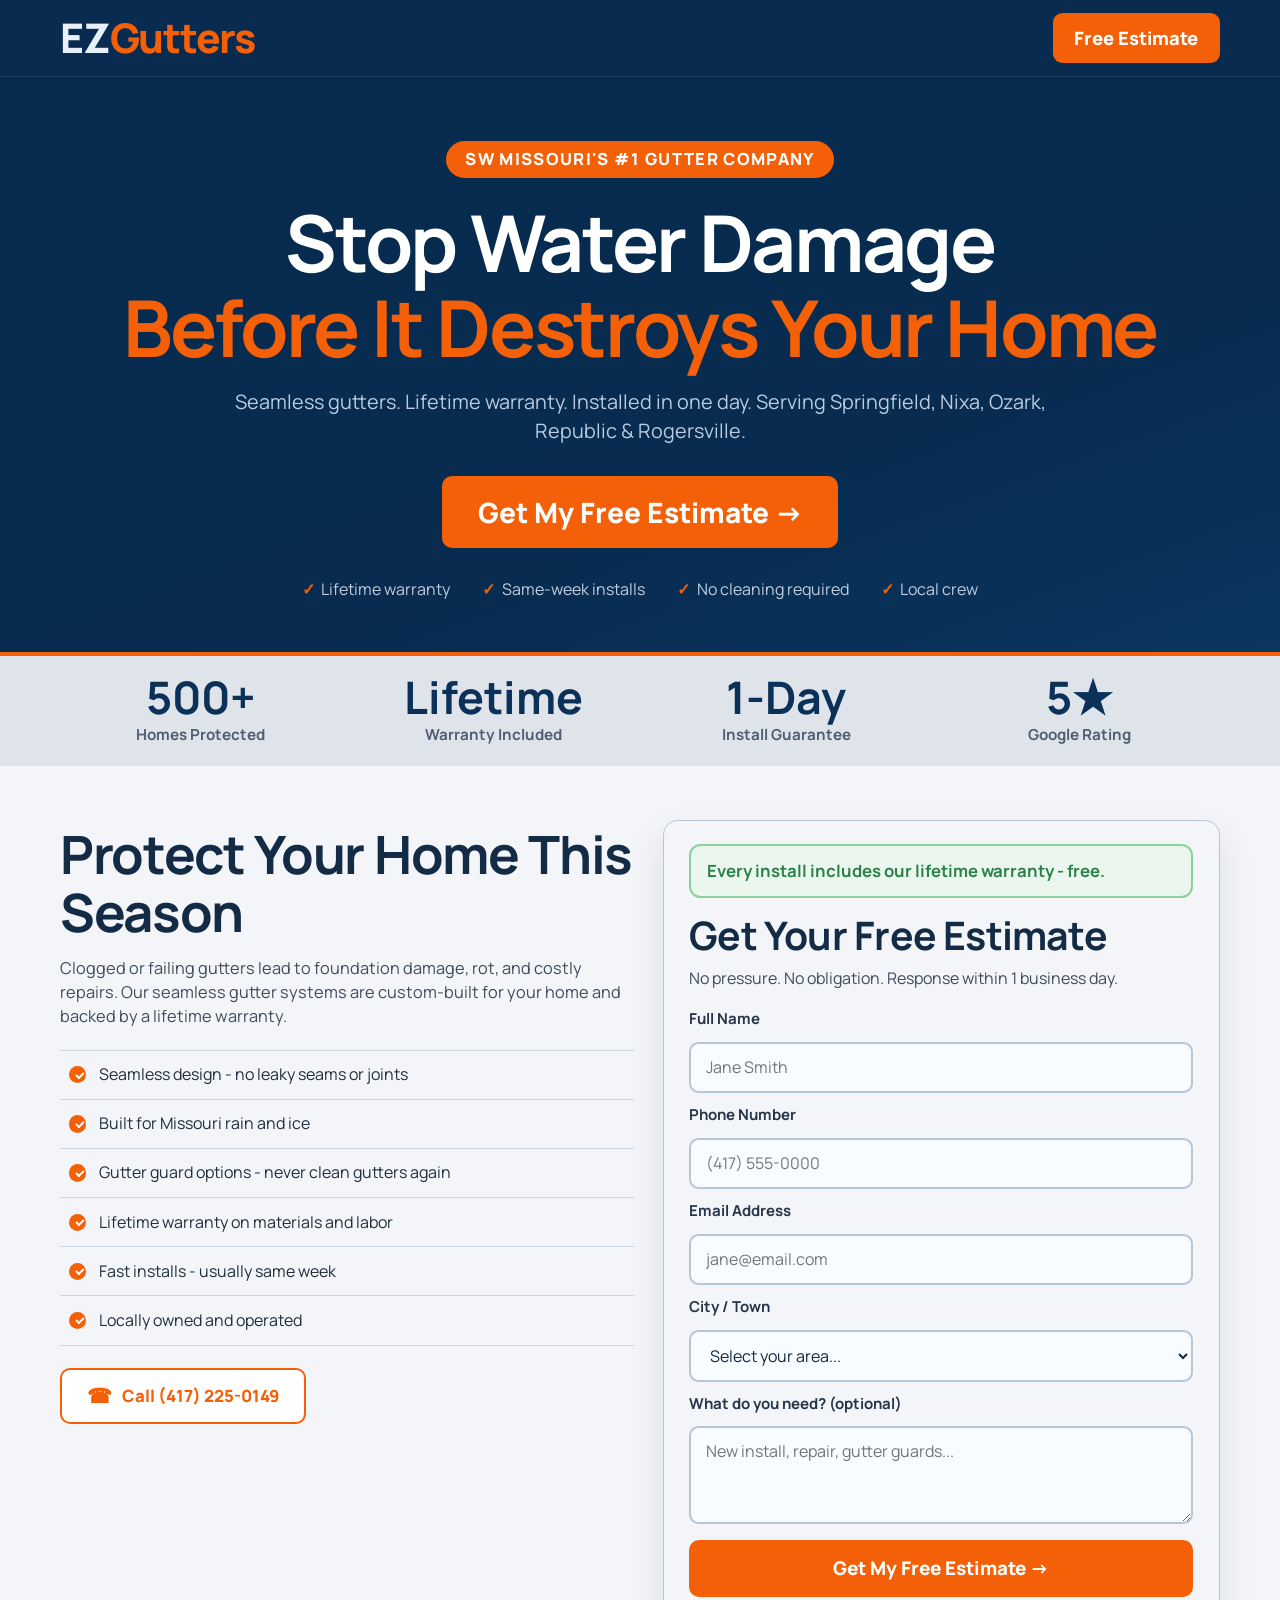
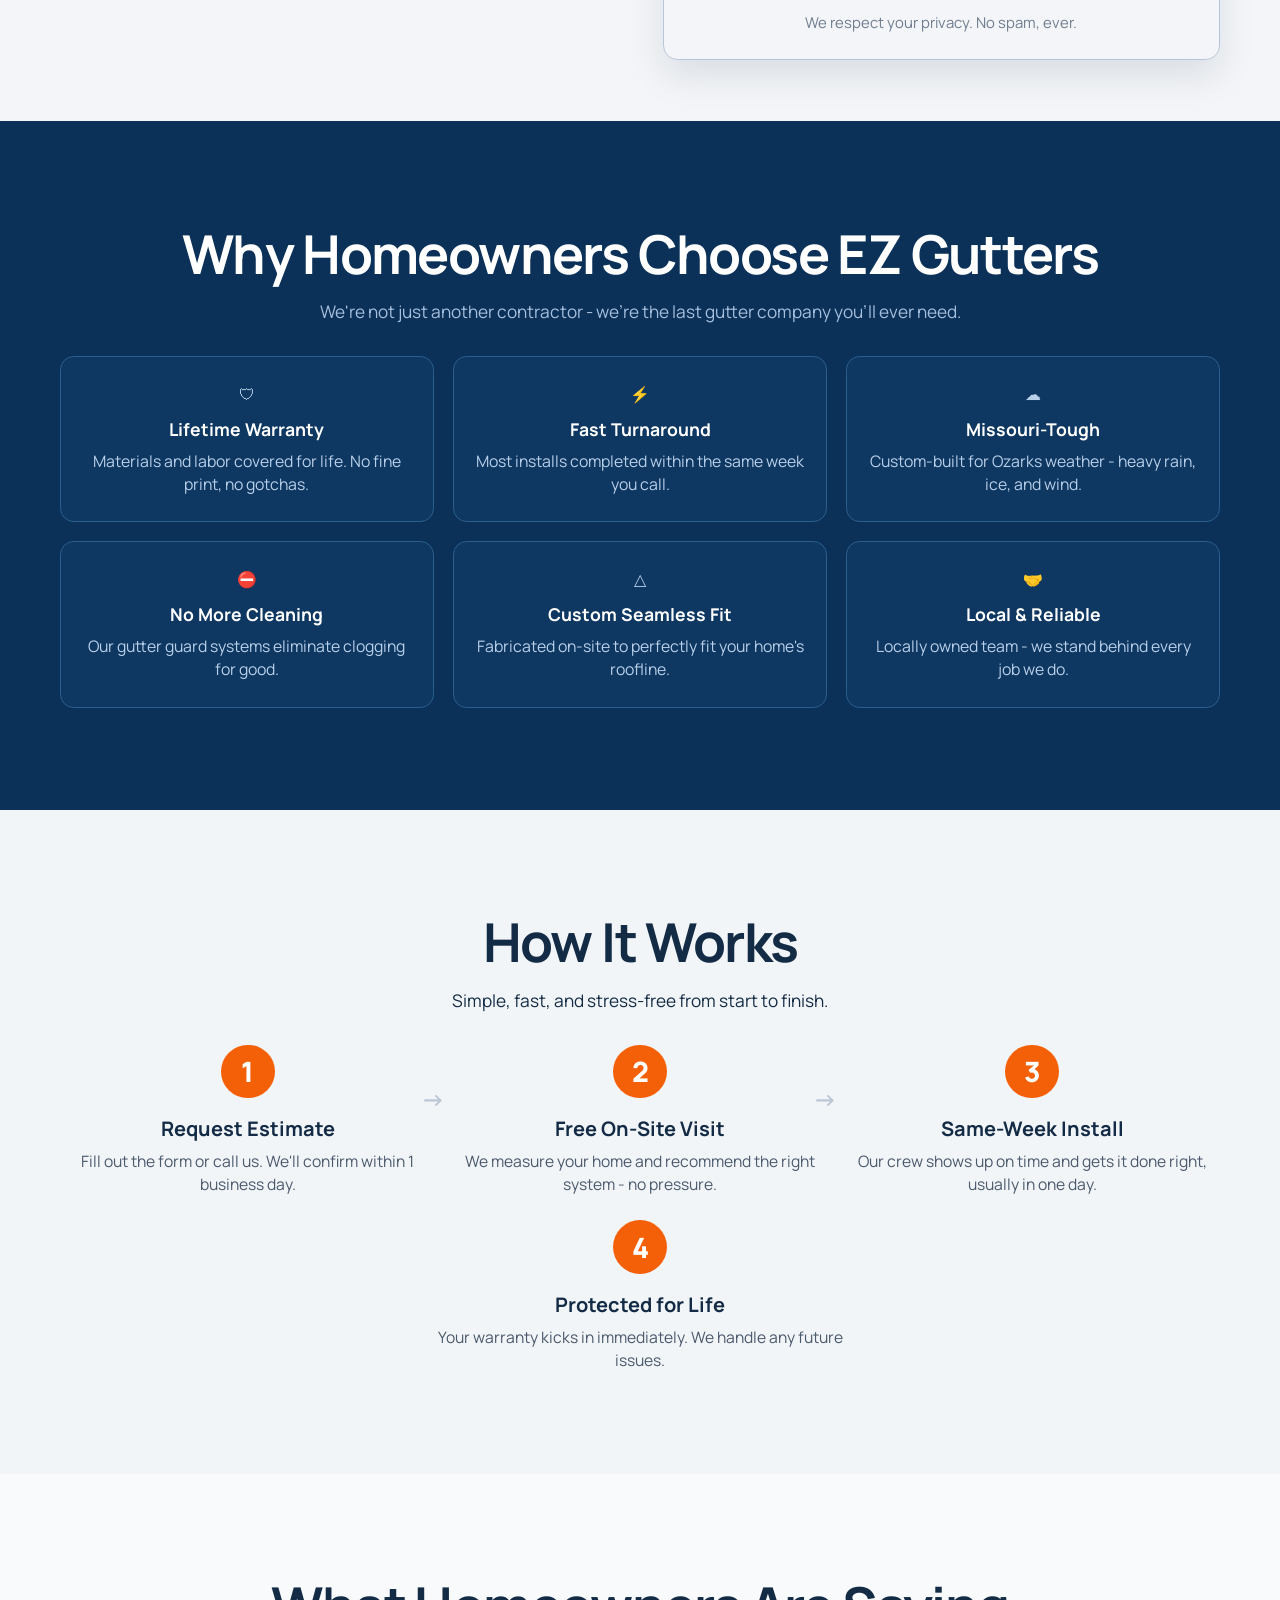
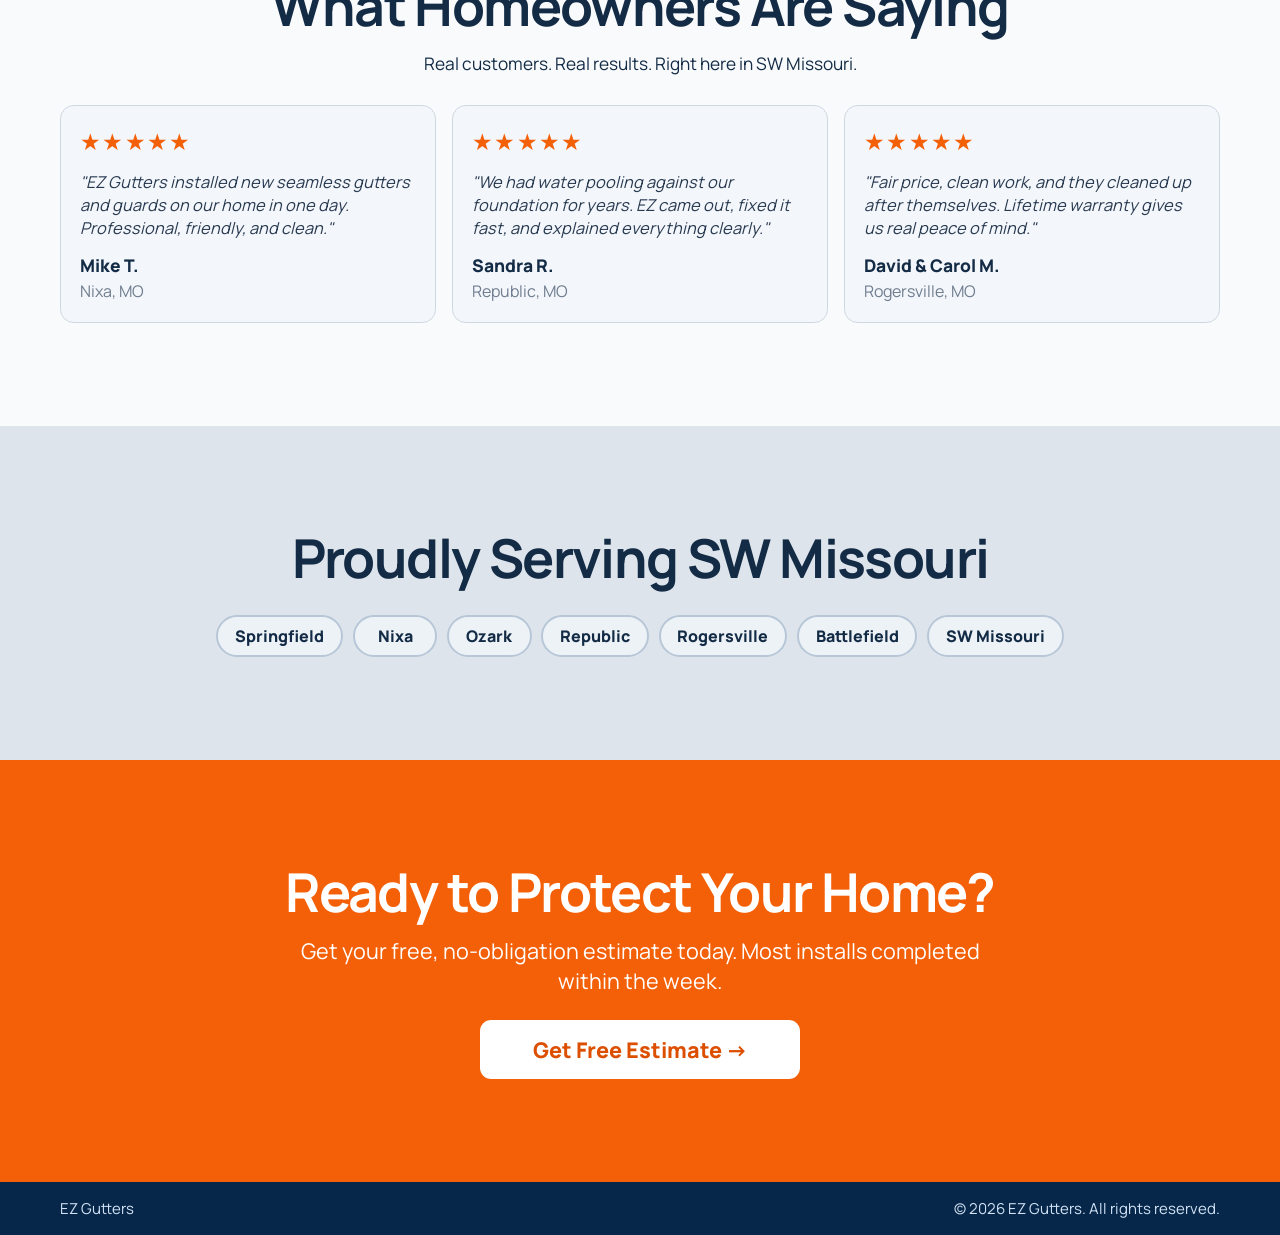
==== commit 68261654: "Wire form to Vercel email endpoint" ====
--- a/index.html
+++ b/index.html
@@ -3,46 +3,48 @@
 <head>
   <meta charset="UTF-8" />
   <meta name="viewport" content="width=device-width, initial-scale=1.0" />
-  <title>EZ Gutters | PPC Landing Page</title>
-  <meta name="description" content="Stop water damage before it destroys your home. EZ Gutters installs seamless gutters and guards across Springfield, Nixa, Ozark, Republic, and Rogersville." />
+  <title>EZ Gutters Springfield MO</title>
+  <meta name="description" content="Protect your home with custom seamless gutters, lifetime warranty coverage, and fast local installs across SW Missouri." />
   <link rel="preconnect" href="https://fonts.googleapis.com" />
   <link rel="preconnect" href="https://fonts.gstatic.com" crossorigin />
-  <link href="https://fonts.googleapis.com/css2?family=Plus+Jakarta+Sans:wght@400;500;600;700;800&family=Sora:wght@600;700;800&display=swap" rel="stylesheet" />
-  <link rel="stylesheet" href="styles.css" />
+  <link href="https://fonts.googleapis.com/css2?family=Manrope:wght@400;500;600;700;800&display=swap" rel="stylesheet" />
+  <link rel="stylesheet" href="styles.css?v=20260409b" />
 </head>
 <body>
-  <a class="skip-link" href="#lead-form">Skip to free estimate</a>
-
-  <header class="hero">
-    <div class="container">
-      <div class="hero-top">
-        <a class="brand" href="#top" id="top" aria-label="EZ Gutters home">
-          <span class="brand-ez">EZ</span><span class="brand-gutters">Gutters</span>
-        </a>
-        <a class="top-cta" href="#lead-form">Free Estimate</a>
-      </div>
-
-      <div class="hero-content">
+  <a class="skip-link" href="#lead-form">Skip to estimate form</a>
+
+  <header class="site-header">
+    <div class="container header-inner">
+      <a class="brand" href="#top" id="top" aria-label="EZ Gutters">
+        <span class="brand-ez">EZ</span><span class="brand-gutters">Gutters</span>
+      </a>
+      <a class="header-cta" href="#lead-form">Free Estimate</a>
+    </div>
+  </header>
+
+  <main>
+    <section class="hero-spotlight">
+      <div class="container hero-spotlight-content">
         <p class="hero-badge">SW MISSOURI'S #1 GUTTER COMPANY</p>
-        <h1>
+        <h1 class="spotlight-title">
           Stop Water Damage
           <span>Before It Destroys Your Home</span>
         </h1>
-        <p class="hero-subcopy">
-          Seamless gutters. Lifetime warranty. Installed in one day. Serving Springfield, Nixa, Ozark, Republic and Rogersville.
+        <p class="spotlight-subcopy">
+          Seamless gutters. Lifetime warranty. Installed in one day. Serving Springfield, Nixa, Ozark, Republic &amp; Rogersville.
         </p>
         <a class="main-cta" href="#lead-form">Get My Free Estimate -></a>
 
-        <ul class="trust-points" aria-label="Key value points">
+        <ul class="trust-points" aria-label="Trust points">
           <li><span aria-hidden="true">&#10003;</span> Lifetime warranty</li>
           <li><span aria-hidden="true">&#10003;</span> Same-week installs</li>
           <li><span aria-hidden="true">&#10003;</span> No cleaning required</li>
           <li><span aria-hidden="true">&#10003;</span> Local crew</li>
         </ul>
       </div>
-    </div>
-
-    <div class="stats-strip">
+    </section>
+
+    <div class="stats-strip" aria-label="Company stats">
       <div class="container stats-grid">
         <div class="stat">
           <strong>500+</strong>
@@ -57,125 +59,205 @@
           <p>Install Guarantee</p>
         </div>
         <div class="stat">
-          <strong>5-star</strong>
+          <strong>5&#9733;</strong>
           <p>Google Rating</p>
         </div>
       </div>
     </div>
-  </header>
-
-  <main>
-    <section class="section section-light problem">
-      <div class="container">
-        <p class="eyebrow">Protect your home now</p>
-        <h2>If your gutters are failing, your home is already at risk.</h2>
-        <div class="card-grid">
-          <article class="card">
-            <h3>Overflow and pooling</h3>
-            <p>Water spills over the edge, soaks landscaping, and pools near your foundation.</p>
-          </article>
-          <article class="card">
-            <h3>Rot and structural damage</h3>
-            <p>Moisture around fascia, siding, and trim can lead to expensive repairs.</p>
-          </article>
-          <article class="card">
-            <h3>Constant clogging</h3>
-            <p>Debris buildup forces repeated cleaning and puts your safety at risk.</p>
-          </article>
-        </div>
-      </div>
-    </section>
-
-    <section class="section section-dark solution">
-      <div class="container split-grid">
-        <div>
-          <p class="eyebrow">The EZ Gutters system</p>
-          <h2>The last gutter system your home should need.</h2>
-          <p>We design and install seamless gutters with high-performance guards built for Missouri weather and proper drainage.</p>
-        </div>
-        <ul class="solution-list">
-          <li>Custom seamless gutter installation</li>
-          <li>Gutter guard installation and upgrades</li>
-          <li>Repairs and full replacements</li>
-          <li>Fast turnaround from a reliable local team</li>
-        </ul>
-      </div>
-    </section>
-
-    <section class="section section-light">
-      <div class="container">
-        <p class="eyebrow">Why homeowners choose us</p>
-        <h2>Installed right the first time with zero guesswork.</h2>
+
+    <section class="overview">
+      <div class="container overview-grid">
+        <div class="overview-copy">
+          <h2>Protect Your Home This Season</h2>
+          <p class="overview-subcopy">
+            Clogged or failing gutters lead to foundation damage, rot, and costly repairs. Our seamless gutter systems are custom-built for your home and backed by a lifetime warranty.
+          </p>
+
+          <ul class="benefit-list" aria-label="Benefits list">
+            <li>Seamless design - no leaky seams or joints</li>
+            <li>Built for Missouri rain and ice</li>
+            <li>Gutter guard options - never clean gutters again</li>
+            <li>Lifetime warranty on materials and labor</li>
+            <li>Fast installs - usually same week</li>
+            <li>Locally owned and operated</li>
+          </ul>
+
+          <a class="call-cta" href="tel:+14172250149">
+            <span class="phone-icon" aria-hidden="true">&#9742;</span>
+            <span>Call (417) 225-0149</span>
+          </a>
+        </div>
+
+        <aside class="lead-card" id="lead-form">
+          <p class="warranty-pill">Every install includes our lifetime warranty - free.</p>
+          <h2>Get Your Free Estimate</h2>
+          <p class="lead-note">No pressure. No obligation. Response within 1 business day.</p>
+
+          <div class="form-status" role="status" aria-live="polite"></div>
+          <form class="estimate-form" action="/api/lead" method="post">
+            <input type="text" name="company" class="honeypot" autocomplete="off" tabindex="-1" />
+            <label for="full-name">Full Name</label>
+            <input id="full-name" name="full_name" type="text" placeholder="Jane Smith" required />
+
+            <label for="phone">Phone Number</label>
+            <input id="phone" name="phone" type="tel" placeholder="(417) 555-0000" required />
+
+            <label for="email">Email Address</label>
+            <input id="email" name="email" type="email" placeholder="jane@email.com" required />
+
+            <label for="city">City / Town</label>
+            <select id="city" name="city" required>
+              <option value="" selected disabled>Select your area...</option>
+              <option>Springfield</option>
+              <option>Nixa</option>
+              <option>Ozark</option>
+              <option>Republic</option>
+              <option>Rogersville</option>
+              <option>Battlefield</option>
+              <option>SW Missouri</option>
+            </select>
+
+            <label for="need">What do you need? (optional)</label>
+            <textarea id="need" name="need" rows="3" placeholder="New install, repair, gutter guards..."></textarea>
+
+            <button type="submit">Get My Free Estimate -></button>
+            <p class="privacy-note">We respect your privacy. No spam, ever.</p>
+          </form>
+        </aside>
+      </div>
+    </section>
+
+    <section class="section why">
+      <div class="container">
+        <h2>Why Homeowners Choose EZ Gutters</h2>
+        <p class="section-sub">We're not just another contractor - we're the last gutter company you'll ever need.</p>
+
         <div class="why-grid">
-          <article class="why-card">Lifetime protection</article>
-          <article class="why-card">Built for Missouri weather</article>
-          <article class="why-card">No hidden fees</article>
-          <article class="why-card">Fast installs</article>
-          <article class="why-card">No cleaning needed</article>
-          <article class="why-card">Local team you can reach</article>
-        </div>
-      </div>
-    </section>
-
-    <section class="section section-light social-proof">
-      <div class="container">
-        <p class="eyebrow">Social proof</p>
-        <h2>Trusted by homeowners across SW Missouri.</h2>
-        <div class="card-grid">
-          <article class="quote-card">
-            <p>"Quick install, clean finish, and no more overflow in heavy rain."</p>
-            <span>- Springfield homeowner</span>
-          </article>
-          <article class="quote-card">
-            <p>"The team showed up on time, explained everything, and nailed it."</p>
-            <span>- Nixa homeowner</span>
-          </article>
-          <article class="quote-card">
-            <p>"Worth every dollar for peace of mind and a lifetime warranty."</p>
-            <span>- Republic homeowner</span>
-          </article>
-        </div>
-      </div>
-    </section>
-
-    <section class="section section-light faq">
-      <div class="container">
-        <p class="eyebrow">FAQ</p>
-        <h2>Answers before you book.</h2>
-        <div class="faq-list">
-          <details>
-            <summary>How long does installation take?</summary>
-            <p>Most installs are completed in one day, depending on roofline complexity and weather.</p>
-          </details>
-          <details>
-            <summary>Do I really need gutter guards?</summary>
-            <p>If you want lower maintenance and better flow year-round, gutter guards are a strong upgrade.</p>
-          </details>
-          <details>
-            <summary>What areas do you serve?</summary>
-            <p>Springfield, Nixa, Ozark, Republic, Rogersville, and nearby SW Missouri communities.</p>
-          </details>
-          <details>
-            <summary>What warranty do you provide?</summary>
-            <p>Our systems include a lifetime warranty for long-term homeowner confidence.</p>
-          </details>
-        </div>
-      </div>
-    </section>
-
-    <section class="section final-cta" id="lead-form">
-      <div class="container">
-        <p class="eyebrow">Get started</p>
-        <h2>Get Gutters That Actually Work</h2>
-        <p class="final-copy">Free estimate. Lifetime warranty. Fast install guarantee.</p>
-        <a class="main-cta" href="mailto:info@ezgutters.com?subject=Free%20Estimate%20Request">Get Free Quote Now -></a>
-        <p class="service-area">Serving Springfield, Nixa, Rogersville, Republic, Ozark, and SW Missouri.</p>
+          <article class="why-card">
+            <p class="why-icon">&#128737;</p>
+            <h3>Lifetime Warranty</h3>
+            <p>Materials and labor covered for life. No fine print, no gotchas.</p>
+          </article>
+          <article class="why-card">
+            <p class="why-icon">&#9889;</p>
+            <h3>Fast Turnaround</h3>
+            <p>Most installs completed within the same week you call.</p>
+          </article>
+          <article class="why-card">
+            <p class="why-icon">&#9729;</p>
+            <h3>Missouri-Tough</h3>
+            <p>Custom-built for Ozarks weather - heavy rain, ice, and wind.</p>
+          </article>
+          <article class="why-card">
+            <p class="why-icon">&#9940;</p>
+            <h3>No More Cleaning</h3>
+            <p>Our gutter guard systems eliminate clogging for good.</p>
+          </article>
+          <article class="why-card">
+            <p class="why-icon">&#9651;</p>
+            <h3>Custom Seamless Fit</h3>
+            <p>Fabricated on-site to perfectly fit your home's roofline.</p>
+          </article>
+          <article class="why-card">
+            <p class="why-icon">&#129309;</p>
+            <h3>Local & Reliable</h3>
+            <p>Locally owned team - we stand behind every job we do.</p>
+          </article>
+        </div>
+      </div>
+    </section>
+
+    <section class="section process">
+      <div class="container">
+        <h2>How It Works</h2>
+        <p class="section-sub">Simple, fast, and stress-free from start to finish.</p>
+
+        <div class="steps-top">
+          <article class="step">
+            <span class="step-num">1</span>
+            <h3>Request Estimate</h3>
+            <p>Fill out the form or call us. We'll confirm within 1 business day.</p>
+          </article>
+          <article class="step">
+            <span class="step-num">2</span>
+            <h3>Free On-Site Visit</h3>
+            <p>We measure your home and recommend the right system - no pressure.</p>
+          </article>
+          <article class="step">
+            <span class="step-num">3</span>
+            <h3>Same-Week Install</h3>
+            <p>Our crew shows up on time and gets it done right, usually in one day.</p>
+          </article>
+        </div>
+
+        <article class="step step-bottom">
+          <span class="step-num">4</span>
+          <h3>Protected for Life</h3>
+          <p>Your warranty kicks in immediately. We handle any future issues.</p>
+        </article>
+      </div>
+    </section>
+
+    <section class="section testimonials">
+      <div class="container">
+        <h2>What Homeowners Are Saying</h2>
+        <p class="section-sub">Real customers. Real results. Right here in SW Missouri.</p>
+
+        <div class="testimonial-grid">
+          <article class="testimonial-card">
+            <p class="stars">&#9733;&#9733;&#9733;&#9733;&#9733;</p>
+            <blockquote>
+              "EZ Gutters installed new seamless gutters and guards on our home in one day. Professional, friendly, and clean."
+            </blockquote>
+            <p class="author">Mike T.</p>
+            <p class="location">Nixa, MO</p>
+          </article>
+          <article class="testimonial-card">
+            <p class="stars">&#9733;&#9733;&#9733;&#9733;&#9733;</p>
+            <blockquote>
+              "We had water pooling against our foundation for years. EZ came out, fixed it fast, and explained everything clearly."
+            </blockquote>
+            <p class="author">Sandra R.</p>
+            <p class="location">Republic, MO</p>
+          </article>
+          <article class="testimonial-card">
+            <p class="stars">&#9733;&#9733;&#9733;&#9733;&#9733;</p>
+            <blockquote>
+              "Fair price, clean work, and they cleaned up after themselves. Lifetime warranty gives us real peace of mind."
+            </blockquote>
+            <p class="author">David &amp; Carol M.</p>
+            <p class="location">Rogersville, MO</p>
+          </article>
+        </div>
+      </div>
+    </section>
+
+    <section class="section areas">
+      <div class="container">
+        <h2>Proudly Serving SW Missouri</h2>
+        <div class="area-pills">
+          <span>Springfield</span>
+          <span>Nixa</span>
+          <span>Ozark</span>
+          <span>Republic</span>
+          <span>Rogersville</span>
+          <span>Battlefield</span>
+          <span>SW Missouri</span>
+        </div>
+      </div>
+    </section>
+
+    <section class="section closing">
+      <div class="container closing-wrap">
+        <h2>Ready to Protect Your Home?</h2>
+        <p>Get your free, no-obligation estimate today. Most installs completed within the week.</p>
+        <a class="closing-cta" href="#lead-form">Get Free Estimate -></a>
       </div>
     </section>
   </main>
 
   <footer class="site-footer">
-    <div class="container footer-wrap">
+    <div class="container footer-inner">
       <p>EZ Gutters</p>
       <p>&copy; 2026 EZ Gutters. All rights reserved.</p>
     </div>
@@ -184,5 +266,15 @@
   <div class="mobile-cta">
     <a href="#lead-form">Tap Here -></a>
   </div>
+
+  <script>
+    const statusEl = document.querySelector(".form-status");
+    const params = new URLSearchParams(window.location.search);
+    if (statusEl && params.get("submitted") === "1") {
+      statusEl.textContent = "Thanks! Your request was sent. We will reach out shortly.";
+      statusEl.classList.add("visible");
+      window.history.replaceState({}, document.title, window.location.pathname + window.location.hash);
+    }
+  </script>
 </body>
 </html>
--- a/styles.css
+++ b/styles.css
@@ -1,17 +1,22 @@
 :root {
-  --navy-950: #031c34;
-  --navy-900: #072a4a;
-  --navy-800: #10385e;
-  --orange-500: #ff6a00;
-  --orange-600: #f45e00;
-  --slate-50: #f8fafc;
-  --slate-100: #eef2f7;
-  --slate-200: #dde4ee;
-  --slate-600: #5d6d82;
-  --slate-900: #132134;
+  --navy-950: #082b4f;
+  --navy-900: #0b3158;
+  --navy-850: #123e6b;
+  --slate-25: #f3f5f8;
+  --slate-50: #eef2f6;
+  --slate-100: #e2e8ef;
+  --slate-200: #ced8e3;
+  --slate-300: #b7c6d6;
+  --slate-500: #6f7d8f;
+  --slate-700: #3f4c5d;
+  --slate-900: #132b45;
+  --orange-500: #f46008;
+  --orange-600: #ea5500;
+  --green-50: #eaf6ee;
+  --green-300: #8cd09e;
+  --green-700: #2c8147;
   --white: #ffffff;
-  --shadow-lg: 0 24px 60px rgba(2, 17, 34, 0.28);
-  --shadow-md: 0 12px 30px rgba(8, 26, 50, 0.14);
+  --shadow-md: 0 16px 36px rgba(10, 28, 50, 0.1);
 }
 
 * {
@@ -24,10 +29,10 @@
 
 body {
   margin: 0;
-  font-family: "Plus Jakarta Sans", "Segoe UI", sans-serif;
+  font-family: "Manrope", "Segoe UI", sans-serif;
   color: var(--slate-900);
-  background: var(--slate-50);
-  line-height: 1.55;
+  background: var(--slate-25);
+  line-height: 1.45;
 }
 
 .skip-link {
@@ -40,366 +45,603 @@
   top: 1rem;
   z-index: 200;
   background: var(--white);
-  color: var(--navy-950);
-  padding: 0.6rem 0.9rem;
-  border-radius: 0.5rem;
+  padding: 0.55rem 0.8rem;
+  border-radius: 0.4rem;
 }
 
 .container {
-  width: min(1120px, calc(100% - 2rem));
+  width: min(1160px, calc(100% - 2rem));
   margin: 0 auto;
 }
 
-.hero {
-  background:
-    radial-gradient(circle at 12% 18%, rgba(255, 106, 0, 0.2), transparent 34%),
-    radial-gradient(circle at 89% 88%, rgba(87, 174, 255, 0.16), transparent 28%),
-    linear-gradient(150deg, var(--navy-950), var(--navy-900));
-  color: var(--white);
-  overflow: hidden;
-}
-
-.hero-top {
+.site-header {
+  background: var(--navy-950);
+  border-bottom: 1px solid rgba(255, 255, 255, 0.08);
+  position: sticky;
+  top: 0;
+  z-index: 90;
+}
+
+.header-inner {
+  min-height: 76px;
   display: flex;
   align-items: center;
   justify-content: space-between;
-  padding: 2rem 0 1.35rem;
+  gap: 1rem;
 }
 
 .brand {
   text-decoration: none;
-  display: inline-flex;
-  align-items: baseline;
-  gap: 0.16rem;
-  font-family: "Sora", "Segoe UI", sans-serif;
-  font-size: 2rem;
+  font-size: 2.55rem;
+  line-height: 1;
   font-weight: 800;
   letter-spacing: -0.03em;
 }
 
 .brand-ez {
-  color: #e8f0fb;
+  color: #e7f0fb;
 }
 
 .brand-gutters {
   color: var(--orange-500);
 }
 
-.top-cta {
+.header-cta {
   display: inline-flex;
   align-items: center;
   justify-content: center;
+  min-width: 158px;
   text-decoration: none;
   background: var(--orange-500);
   color: var(--white);
-  border-radius: 0.75rem;
-  font-weight: 800;
-  font-size: 1.02rem;
-  padding: 0.85rem 1.5rem;
-  transition: transform 160ms ease, background 160ms ease;
-}
-
-.top-cta:hover,
-.top-cta:focus-visible {
+  font-size: 1.15rem;
+  font-weight: 800;
+  border-radius: 0.6rem;
+  padding: 0.72rem 1.35rem;
+  transition: background 140ms ease;
+}
+
+.header-cta:hover,
+.header-cta:focus-visible {
   background: var(--orange-600);
-  transform: translateY(-1px);
-}
-
-.hero-content {
-  max-width: 56rem;
-  margin: 0 auto;
-  text-align: center;
-  padding: 2.8rem 0 3rem;
-  animation: rise-in 700ms ease both;
+}
+
+.hero-spotlight {
+  background: linear-gradient(160deg, #072b4f 0%, #082b4f 64%, #0a365f 100%);
+  color: var(--white);
+}
+
+.hero-spotlight-content {
+  text-align: center;
+  padding: 4rem 0 3.2rem;
 }
 
 .hero-badge {
   display: inline-block;
-  margin: 0 0 1.55rem;
-  font-size: 1.05rem;
-  font-weight: 800;
+  margin: 0;
+  background: var(--orange-500);
+  color: var(--white);
+  border-radius: 999px;
+  font-size: 1.04rem;
   letter-spacing: 0.08em;
-  text-transform: uppercase;
-  background: var(--orange-500);
-  color: var(--white);
-  border-radius: 999px;
-  padding: 0.36rem 1.2rem 0.42rem;
-}
-
-.hero h1 {
-  margin: 0;
-  font-family: "Sora", "Segoe UI", sans-serif;
-  font-size: clamp(2.15rem, 6vw, 4.25rem);
-  line-height: 1.07;
+  font-weight: 800;
+  padding: 0.38rem 1.2rem 0.44rem;
+}
+
+.spotlight-title {
+  margin: 1.35rem 0 0;
+  font-size: clamp(2.55rem, 6.2vw, 4.9rem);
+  line-height: 1.08;
   letter-spacing: -0.03em;
-  text-wrap: balance;
-}
-
-.hero h1 span {
+}
+
+.spotlight-title span {
   display: block;
   color: var(--orange-500);
 }
 
-.hero-subcopy {
-  margin: 1.6rem auto 0;
-  max-width: 44rem;
-  color: #bfd0e7;
-  font-size: clamp(1.04rem, 2.2vw, 1.17rem);
-  line-height: 1.45;
+.spotlight-subcopy {
+  margin: 1.2rem auto 0;
+  max-width: 56rem;
+  color: #b9cce3;
+  font-size: clamp(1.07rem, 2.2vw, 1.24rem);
+  line-height: 1.42;
 }
 
 .main-cta {
   display: inline-flex;
   align-items: center;
   justify-content: center;
-  margin-top: 2.15rem;
+  margin-top: 1.95rem;
   text-decoration: none;
   background: var(--orange-500);
   color: var(--white);
-  border-radius: 0.65rem;
-  box-shadow: 0 9px 28px rgba(255, 106, 0, 0.42);
-  font-weight: 800;
-  font-size: clamp(1.04rem, 2.7vw, 1.75rem);
-  padding: 1.08rem 2.1rem;
-  transition: transform 160ms ease, background 160ms ease;
-}
-
-.main-cta:hover,
-.main-cta:focus-visible {
-  transform: translateY(-2px);
-  background: var(--orange-600);
+  border-radius: 0.62rem;
+  font-weight: 800;
+  font-size: clamp(1.15rem, 2.35vw, 1.75rem);
+  padding: 1rem 2.2rem;
 }
 
 .trust-points {
+  margin: 1.85rem auto 0;
+  padding: 0;
   list-style: none;
+  display: flex;
+  justify-content: center;
+  flex-wrap: wrap;
+  gap: 1.15rem 2rem;
+}
+
+.trust-points li {
+  color: #bfcde0;
+  font-size: 1rem;
+  white-space: nowrap;
+}
+
+.trust-points li span {
+  color: var(--orange-500);
+  font-weight: 900;
+  margin-right: 0.22rem;
+}
+
+.stats-strip {
+  border-top: 4px solid var(--orange-500);
+  background: #dfe4eb;
+}
+
+.stats-grid {
   display: grid;
-  grid-template-columns: repeat(2, minmax(0, 1fr));
-  gap: 0.65rem 2rem;
-  max-width: 38rem;
-  margin: 2rem auto 0;
+  grid-template-columns: repeat(4, minmax(0, 1fr));
+  gap: 0.7rem;
+  text-align: center;
+  padding: 1.1rem 0 1.25rem;
+}
+
+.stat strong {
+  display: block;
+  color: var(--navy-900);
+  font-size: clamp(2rem, 3.5vw, 2.9rem);
+  line-height: 1.02;
+}
+
+.stat p {
+  margin: 0.26rem 0 0;
+  color: #4f5e70;
+  font-size: 0.95rem;
+  font-weight: 700;
+}
+
+.overview {
+  background: var(--slate-25);
+  padding: 3.35rem 0 3.8rem;
+}
+
+.overview-grid {
+  display: grid;
+  grid-template-columns: minmax(0, 1.02fr) minmax(350px, 0.98fr);
+  gap: 1.4rem;
+}
+
+.overview-copy {
+  padding: 0.35rem 0.35rem 0 0;
+}
+
+.overview-copy h2 {
+  margin: 0;
+  text-align: left;
+  font-size: clamp(2.15rem, 4.7vw, 3.3rem);
+  line-height: 1.1;
+  letter-spacing: -0.025em;
+}
+
+.overview-subcopy {
+  margin: 1rem 0 1.35rem;
+  font-size: 1.02rem;
+  max-width: 40rem;
+  color: var(--slate-700);
+}
+
+.benefit-list {
+  margin: 0;
   padding: 0;
-}
-
-.trust-points li {
-  color: #d8e6f6;
+  list-style: none;
+  border-top: 1px solid var(--slate-200);
+  max-width: 42rem;
+}
+
+.benefit-list li {
+  position: relative;
+  padding: 0.78rem 0.35rem 0.78rem 2.45rem;
+  border-bottom: 1px solid var(--slate-200);
   font-size: 1rem;
+  color: #212e3f;
+}
+
+.benefit-list li::before {
+  content: "";
+  position: absolute;
+  left: 0.55rem;
+  top: 50%;
+  width: 1.08rem;
+  height: 1.08rem;
+  margin-top: -0.54rem;
+  border-radius: 999px;
+  background: var(--orange-500);
+}
+
+.benefit-list li::after {
+  content: "";
+  position: absolute;
+  left: 0.98rem;
+  top: 50%;
+  width: 0.38rem;
+  height: 0.2rem;
+  border-left: 2px solid var(--white);
+  border-bottom: 2px solid var(--white);
+  transform: translateY(-55%) rotate(-45deg);
+}
+
+.call-cta {
+  margin-top: 1.4rem;
+  display: inline-flex;
+  align-items: center;
+  gap: 0.62rem;
+  text-decoration: none;
+  color: var(--orange-500);
+  border: 2px solid var(--orange-500);
+  border-radius: 0.62rem;
+  font-size: 1.05rem;
+  font-weight: 800;
+  padding: 0.88rem 1.55rem;
+  background: var(--white);
+}
+
+.phone-icon {
+  font-size: 1.25rem;
+  line-height: 1;
+}
+
+.lead-card {
+  border: 1px solid var(--slate-300);
+  border-radius: 0.9rem;
+  padding: 1.45rem 1.6rem 1.6rem;
+  box-shadow: var(--shadow-md);
+}
+
+.form-status {
+  display: none;
+  margin: 0 0 1rem;
+  padding: 0.85rem 1rem;
+  border-radius: 0.6rem;
+  background: #ecf7f0;
+  border: 1px solid #b9dfc7;
+  color: #1f5e35;
+  font-weight: 700;
+}
+
+.form-status.visible {
+  display: block;
+}
+
+.honeypot {
+  position: absolute;
+  left: -9999px;
+  width: 1px;
+  height: 1px;
+  opacity: 0;
+}
+
+.warranty-pill {
+  margin: 0 0 1rem;
+  background: var(--green-50);
+  border: 2px solid var(--green-300);
+  border-radius: 0.72rem;
+  color: var(--green-700);
+  font-size: 1.05rem;
+  font-weight: 700;
+  padding: 0.82rem 1rem;
+}
+
+.lead-card h2 {
+  margin: 0;
+  font-size: 2.45rem;
+  line-height: 1.1;
+  letter-spacing: -0.02em;
+}
+
+.lead-note {
+  margin: 0.58rem 0 1.15rem;
+  color: var(--slate-700);
+  font-size: 1rem;
+}
+
+.estimate-form {
+  display: grid;
+  gap: 0.72rem;
+}
+
+.estimate-form label {
+  font-size: 0.94rem;
+  font-weight: 700;
+  color: #243449;
+}
+
+.estimate-form input,
+.estimate-form select,
+.estimate-form textarea {
+  width: 100%;
+  border: 2px solid #b7c6d6;
+  border-radius: 0.6rem;
+  background: #f8fbff;
+  color: #16283e;
+  font: inherit;
+  font-size: 1rem;
+  padding: 0.75rem 0.9rem;
+}
+
+.estimate-form textarea {
+  resize: vertical;
+}
+
+.estimate-form button {
+  margin-top: 0.25rem;
+  border: 0;
+  border-radius: 0.62rem;
+  background: var(--orange-500);
+  color: var(--white);
+  font: inherit;
+  font-size: 1.18rem;
+  font-weight: 800;
+  padding: 0.95rem 1.2rem;
+  cursor: pointer;
+}
+
+.privacy-note {
+  margin: 0.22rem 0 0;
+  text-align: center;
+  color: var(--slate-500);
+  font-size: 0.93rem;
+}
+
+.section {
+  padding: clamp(3.5rem, 8vw, 6.4rem) 0;
+}
+
+.section h2 {
+  margin: 0;
+  text-align: center;
+  font-size: clamp(2rem, 4.4vw, 3.35rem);
+  letter-spacing: -0.03em;
+  line-height: 1.12;
+}
+
+.section-sub {
+  margin: 0.95rem auto 0;
+  text-align: center;
+  max-width: 45rem;
+  font-size: 1.08rem;
+}
+
+.why {
+  background: var(--navy-900);
+  color: var(--white);
+}
+
+.why .section-sub {
+  color: #a6bfdc;
+}
+
+.why-grid {
+  margin-top: 2rem;
+  display: grid;
+  gap: 1.2rem;
+  grid-template-columns: repeat(3, minmax(0, 1fr));
+}
+
+.why-card {
+  background: rgba(18, 62, 107, 0.5);
+  border: 1px solid #2b5f90;
+  border-radius: 0.85rem;
+  text-align: center;
+  padding: 1.6rem 1.2rem;
+}
+
+.why-icon {
+  margin: 0;
+  font-size: 2rem;
+}
+
+.why-card h3 {
+  margin: 0.72rem 0 0.45rem;
+  font-size: 1.1rem;
+}
+
+.why-card p {
+  margin: 0;
+  font-size: 0.99rem;
+  color: #b9d0ea;
+}
+
+.process {
+  background: #f2f5f8;
+}
+
+.steps-top {
+  margin-top: 2rem;
+  display: grid;
+  gap: 1.05rem;
+  grid-template-columns: repeat(3, minmax(0, 1fr));
+}
+
+.step {
+  text-align: center;
+  position: relative;
+  padding: 0 0.7rem;
+}
+
+.step:not(:last-child)::after {
+  content: "->";
+  position: absolute;
+  right: -0.6rem;
+  top: 2.35rem;
+  color: #bcc6d4;
+  font-size: 1.5rem;
+  font-weight: 700;
+}
+
+.step-num {
+  display: inline-flex;
+  width: 3.36rem;
+  height: 3.36rem;
+  align-items: center;
+  justify-content: center;
+  border-radius: 999px;
+  background: var(--orange-500);
+  color: var(--white);
+  font-size: 1.75rem;
+  font-weight: 800;
+}
+
+.step h3 {
+  margin: 1rem 0 0.42rem;
+  font-size: 1.25rem;
+}
+
+.step p {
+  margin: 0;
+  color: #4b596c;
+  font-size: 0.98rem;
+}
+
+.step-bottom {
+  margin: 1.55rem auto 0;
+  max-width: 29rem;
+}
+
+.step-bottom::after {
+  content: none;
+}
+
+.testimonials {
+  background: #f8fafc;
+}
+
+.testimonial-grid {
+  margin-top: 1.8rem;
+  display: grid;
+  gap: 1rem;
+  grid-template-columns: repeat(3, minmax(0, 1fr));
+}
+
+.testimonial-card {
+  background: #f3f6fa;
+  border: 1px solid var(--slate-200);
+  border-radius: 0.85rem;
+  padding: 1.2rem;
+}
+
+.stars {
+  margin: 0;
+  font-size: 1.45rem;
+  color: var(--orange-500);
+  letter-spacing: 0.05em;
+}
+
+.testimonial-card blockquote {
+  margin: 0.72rem 0 0;
+  color: #283a51;
+  font-size: 1.02rem;
+  line-height: 1.42;
+  font-style: italic;
+}
+
+.author {
+  margin: 0.82rem 0 0;
+  font-size: 1.09rem;
+  font-weight: 800;
+}
+
+.location {
+  margin: 0.1rem 0 0;
+  color: var(--slate-500);
+}
+
+.areas {
+  background: #dee4ec;
+}
+
+.area-pills {
+  margin: 1.7rem auto 0;
+  max-width: 58rem;
+  display: flex;
+  flex-wrap: wrap;
+  justify-content: center;
+  gap: 0.6rem;
+}
+
+.area-pills span {
   display: inline-flex;
   align-items: center;
   justify-content: center;
-  gap: 0.45rem;
-  white-space: nowrap;
-}
-
-.trust-points span {
-  color: var(--orange-500);
-  font-weight: 800;
-}
-
-.stats-strip {
-  border-top: 4px solid var(--orange-500);
-  background: #e4e9f0;
-}
-
-.stats-grid {
-  display: grid;
-  grid-template-columns: repeat(4, minmax(0, 1fr));
-  gap: 0.75rem;
-  text-align: center;
-  padding: 1.2rem 0 1.25rem;
-}
-
-.stat strong {
-  display: block;
-  color: var(--navy-900);
-  font-size: clamp(1.45rem, 3.4vw, 2.15rem);
-  line-height: 1.05;
-  letter-spacing: -0.02em;
-}
-
-.stat p {
-  margin: 0.28rem 0 0;
-  color: #4d5f74;
+  min-width: 5.3rem;
+  border: 2px solid #b8c7d7;
+  border-radius: 999px;
+  background: #edf2f7;
+  color: var(--slate-900);
+  font-size: 1rem;
+  font-weight: 800;
+  padding: 0.46rem 1.05rem;
+}
+
+.closing {
+  background: var(--orange-500);
+  color: var(--white);
+}
+
+.closing-wrap {
+  text-align: center;
+}
+
+.closing h2 {
+  color: var(--white);
+}
+
+.closing p {
+  margin: 0.9rem auto 0;
+  max-width: 45rem;
+  font-size: 1.35rem;
+  line-height: 1.35;
+}
+
+.closing-cta {
+  margin-top: 1.6rem;
+  display: inline-flex;
+  text-decoration: none;
+  align-items: center;
+  justify-content: center;
+  min-width: 320px;
+  border-radius: 0.7rem;
+  background: var(--white);
+  color: #dd4f00;
+  font-size: 1.35rem;
+  font-weight: 800;
+  padding: 0.86rem 1.25rem;
+}
+
+.site-footer {
+  background: #062749;
+  color: #d2e2f5;
+  padding: 1rem 0 calc(1rem + env(safe-area-inset-bottom));
+}
+
+.footer-inner {
+  display: flex;
+  justify-content: space-between;
+  gap: 1rem;
   font-size: 0.94rem;
-  font-weight: 600;
-}
-
-.section {
-  padding: clamp(3.3rem, 9vw, 6.2rem) 0;
-}
-
-.section-light {
-  background: var(--slate-50);
-}
-
-.section-dark {
-  background: linear-gradient(140deg, #062548, #0d365d);
-  color: var(--white);
-}
-
-.eyebrow {
-  display: inline-block;
-  margin: 0 0 0.95rem;
-  font-size: 0.82rem;
-  font-weight: 800;
-  color: var(--orange-500);
-  letter-spacing: 0.11em;
-  text-transform: uppercase;
-}
-
-h2 {
-  margin: 0 0 1.1rem;
-  font-family: "Sora", "Segoe UI", sans-serif;
-  font-size: clamp(1.8rem, 4.2vw, 3rem);
-  line-height: 1.15;
-  letter-spacing: -0.02em;
-  text-wrap: balance;
-}
-
-.section p {
-  margin: 0;
-}
-
-.card-grid {
-  margin-top: 1.6rem;
-  display: grid;
-  grid-template-columns: repeat(3, minmax(0, 1fr));
-  gap: 1rem;
-}
-
-.card,
-.quote-card {
-  background: var(--white);
-  border: 1px solid var(--slate-200);
-  border-radius: 1rem;
-  padding: 1.25rem;
-  box-shadow: var(--shadow-md);
-}
-
-.card h3 {
-  margin: 0 0 0.5rem;
-  font-size: 1.2rem;
-}
-
-.card p,
-.quote-card p {
-  color: var(--slate-600);
-}
-
-.split-grid {
-  display: grid;
-  grid-template-columns: minmax(0, 1.3fr) minmax(0, 1fr);
-  gap: 1.5rem;
-  align-items: start;
-}
-
-.solution-list {
-  margin: 0;
-  padding: 0;
-  list-style: none;
-  display: grid;
-  gap: 0.85rem;
-}
-
-.solution-list li {
-  background: rgba(255, 255, 255, 0.09);
-  border: 1px solid rgba(255, 255, 255, 0.2);
-  border-radius: 0.85rem;
-  padding: 0.85rem 1rem;
-  font-weight: 600;
-}
-
-.why-grid {
-  margin-top: 1.4rem;
-  display: grid;
-  gap: 0.8rem;
-  grid-template-columns: repeat(3, minmax(0, 1fr));
-}
-
-.why-card {
-  background: var(--white);
-  border: 1px solid var(--slate-200);
-  border-radius: 0.9rem;
-  padding: 1rem;
-  font-weight: 700;
-  text-align: center;
-  box-shadow: var(--shadow-md);
-}
-
-.social-proof h2 {
-  margin-bottom: 0.1rem;
-}
-
-.quote-card span {
-  display: block;
-  margin-top: 0.65rem;
-  color: var(--slate-900);
-  font-size: 0.92rem;
-  font-weight: 700;
-}
-
-.faq-list {
-  margin-top: 1.4rem;
-  display: grid;
-  gap: 0.7rem;
-}
-
-.faq-list details {
-  background: var(--white);
-  border: 1px solid var(--slate-200);
-  border-radius: 0.85rem;
-  padding: 0.95rem 1rem;
-  box-shadow: var(--shadow-md);
-}
-
-.faq-list summary {
-  cursor: pointer;
-  font-weight: 700;
-}
-
-.faq-list p {
-  margin-top: 0.6rem;
-  color: var(--slate-600);
-}
-
-.final-cta {
-  background:
-    radial-gradient(circle at 20% 20%, rgba(255, 106, 0, 0.22), transparent 35%),
-    linear-gradient(150deg, var(--navy-950), var(--navy-900));
-  color: var(--white);
-  text-align: center;
-}
-
-.final-cta .eyebrow {
-  color: #ffd2b6;
-}
-
-.final-copy {
-  font-size: 1.1rem;
-  color: #c9d9ec;
-  margin: 0 auto;
-  max-width: 42rem;
-}
-
-.service-area {
-  margin-top: 1.15rem;
-  color: #b4c7df;
-}
-
-.site-footer {
-  background: #020f1d;
-  color: #9eb0c6;
-  padding: 1rem 0 calc(1rem + env(safe-area-inset-bottom));
-}
-
-.footer-wrap {
-  display: flex;
-  align-items: center;
-  justify-content: space-between;
-  gap: 0.8rem;
-  font-size: 0.92rem;
-}
-
-.footer-wrap p {
+}
+
+.footer-inner p {
   margin: 0;
 }
 
@@ -408,93 +650,124 @@
   left: 0;
   right: 0;
   bottom: 0;
+  z-index: 120;
   display: none;
-  z-index: 100;
   background: var(--orange-500);
-  box-shadow: 0 -8px 24px rgba(0, 0, 0, 0.25);
+  box-shadow: 0 -10px 26px rgba(0, 0, 0, 0.2);
 }
 
 .mobile-cta a {
   display: block;
-  text-align: center;
   text-decoration: none;
-  color: var(--white);
-  font-weight: 800;
-  font-size: 1.2rem;
-  padding: 0.95rem 1rem calc(0.95rem + env(safe-area-inset-bottom));
-}
-
-@keyframes rise-in {
-  from {
-    opacity: 0;
-    transform: translateY(18px);
-  }
-  to {
-    opacity: 1;
-    transform: translateY(0);
-  }
-}
-
-@media (max-width: 920px) {
-  .card-grid,
-  .why-grid {
+  text-align: center;
+  color: var(--white);
+  font-size: 1.28rem;
+  font-weight: 800;
+  padding: 0.9rem 1rem calc(0.9rem + env(safe-area-inset-bottom));
+}
+
+@media (max-width: 1080px) {
+  .hero-spotlight-content {
+    padding-top: 3.2rem;
+  }
+
+  .overview-grid {
+    grid-template-columns: 1fr;
+  }
+
+  .overview-copy {
+    padding-right: 0;
+  }
+}
+
+@media (max-width: 900px) {
+  .why-grid,
+  .testimonial-grid {
     grid-template-columns: repeat(2, minmax(0, 1fr));
   }
 
-  .split-grid {
+  .steps-top {
     grid-template-columns: 1fr;
-  }
-}
-
-@media (max-width: 740px) {
-  .hero-top {
-    padding-top: 1.2rem;
+    max-width: 30rem;
+    margin-left: auto;
+    margin-right: auto;
+  }
+
+  .step:not(:last-child)::after {
+    content: none;
+  }
+}
+
+@media (max-width: 680px) {
+  .header-inner {
+    min-height: 68px;
   }
 
   .brand {
-    font-size: 1.8rem;
-  }
-
-  .top-cta {
-    padding: 0.75rem 1rem;
-    font-size: 0.95rem;
+    font-size: 2.2rem;
+  }
+
+  .header-cta {
+    min-width: 132px;
+    font-size: 1rem;
+    padding: 0.68rem 1rem;
   }
 
   .hero-badge {
-    font-size: 0.88rem;
-  }
-
-  .hero-content {
-    padding-top: 1.75rem;
-  }
-
-  .hero-subcopy {
+    font-size: 0.84rem;
+    letter-spacing: 0.07em;
+  }
+
+  .spotlight-title {
+    font-size: 2.1rem;
+  }
+
+  .spotlight-subcopy {
     font-size: 1rem;
   }
 
   .main-cta {
     width: 100%;
-    font-size: 1.15rem;
+    font-size: 1.12rem;
   }
 
   .trust-points {
+    display: grid;
     grid-template-columns: 1fr;
-    gap: 0.6rem;
+    gap: 0.55rem;
+    justify-items: start;
+    max-width: 18rem;
   }
 
   .stats-grid {
     grid-template-columns: repeat(2, minmax(0, 1fr));
-    row-gap: 0.95rem;
-  }
-
-  .card-grid,
-  .why-grid {
+    row-gap: 1rem;
+  }
+
+  .overview-copy h2 {
+    font-size: 2.1rem;
+  }
+
+  .lead-card h2 {
+    font-size: 2rem;
+  }
+
+  .why-grid,
+  .testimonial-grid {
     grid-template-columns: 1fr;
   }
 
-  .footer-wrap {
+  .closing p {
+    font-size: 1.08rem;
+  }
+
+  .closing-cta {
+    min-width: 100%;
+    font-size: 1.15rem;
+  }
+
+  .footer-inner {
     flex-direction: column;
-    align-items: flex-start;
   }
 
   .mobile-cta {
@@ -502,6 +775,6 @@
   }
 
   body {
-    padding-bottom: 4.35rem;
-  }
-}
+    padding-bottom: 4.2rem;
+  }
+}
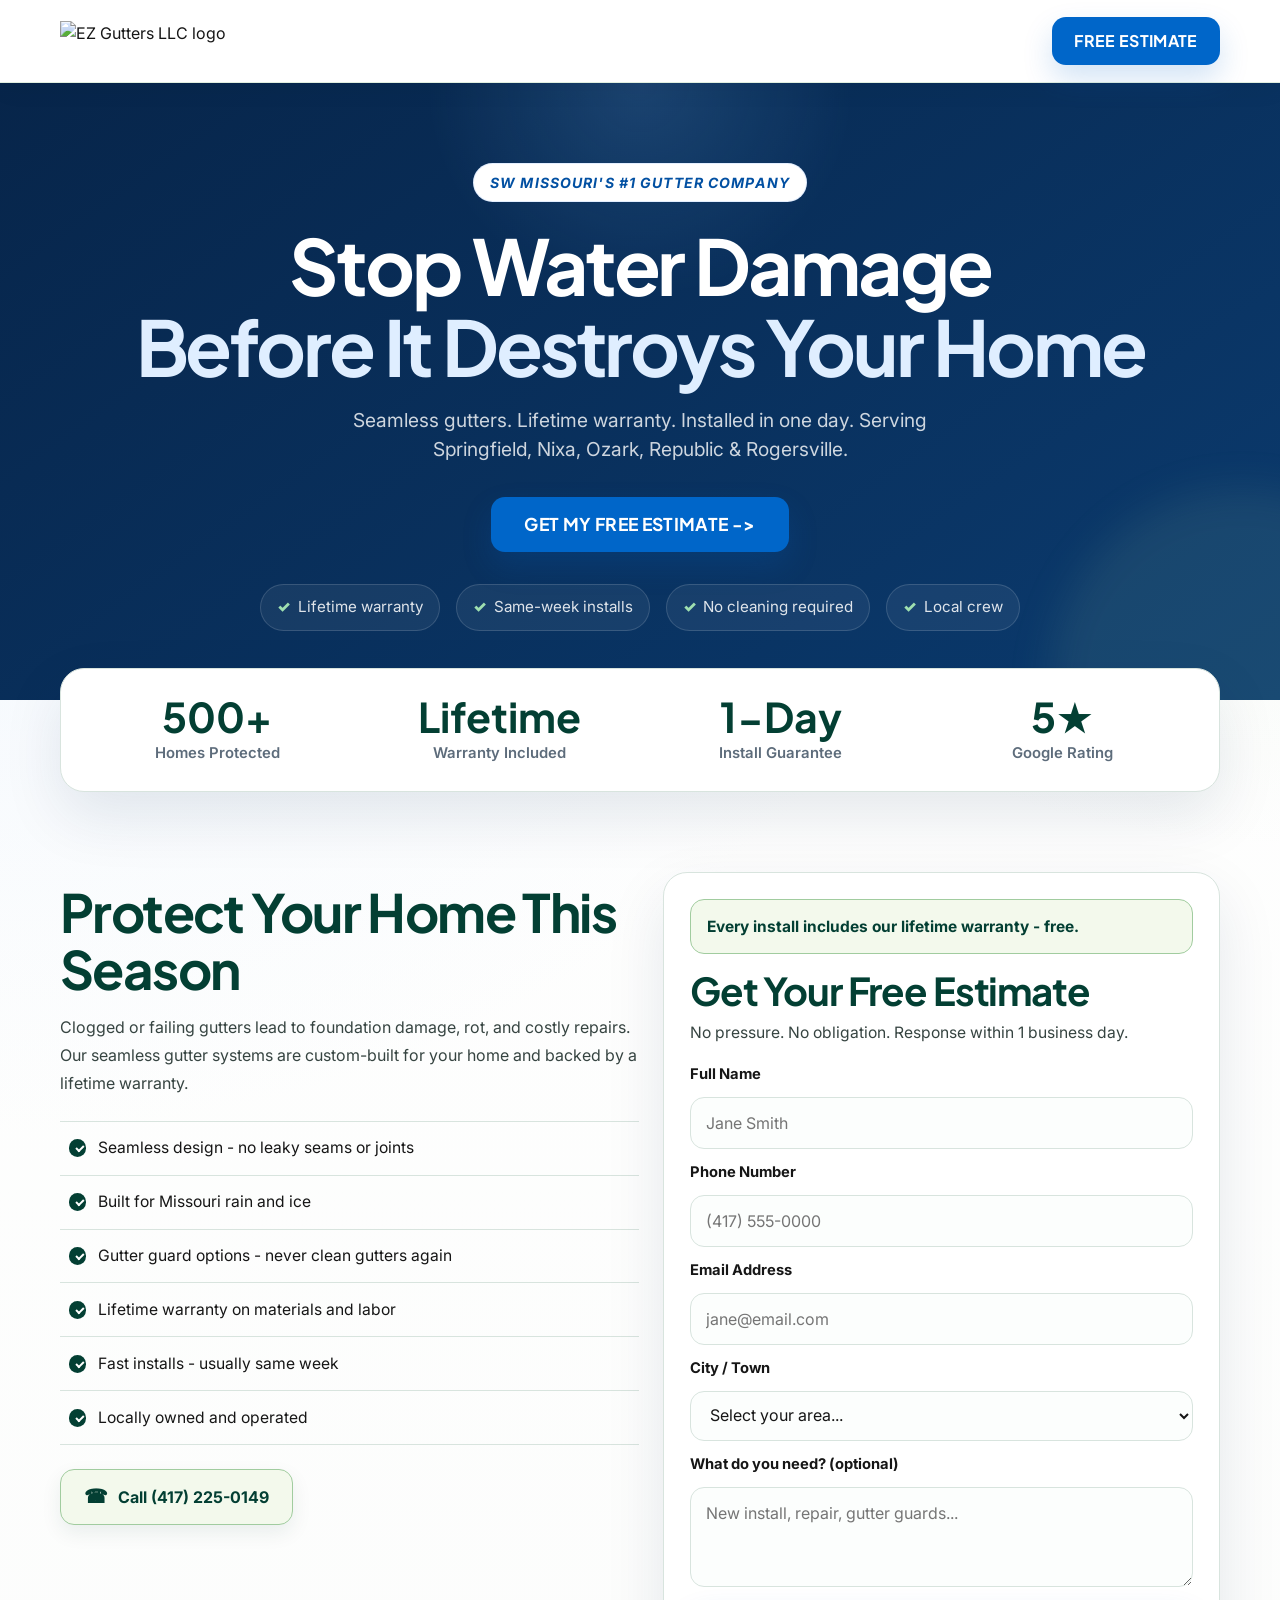
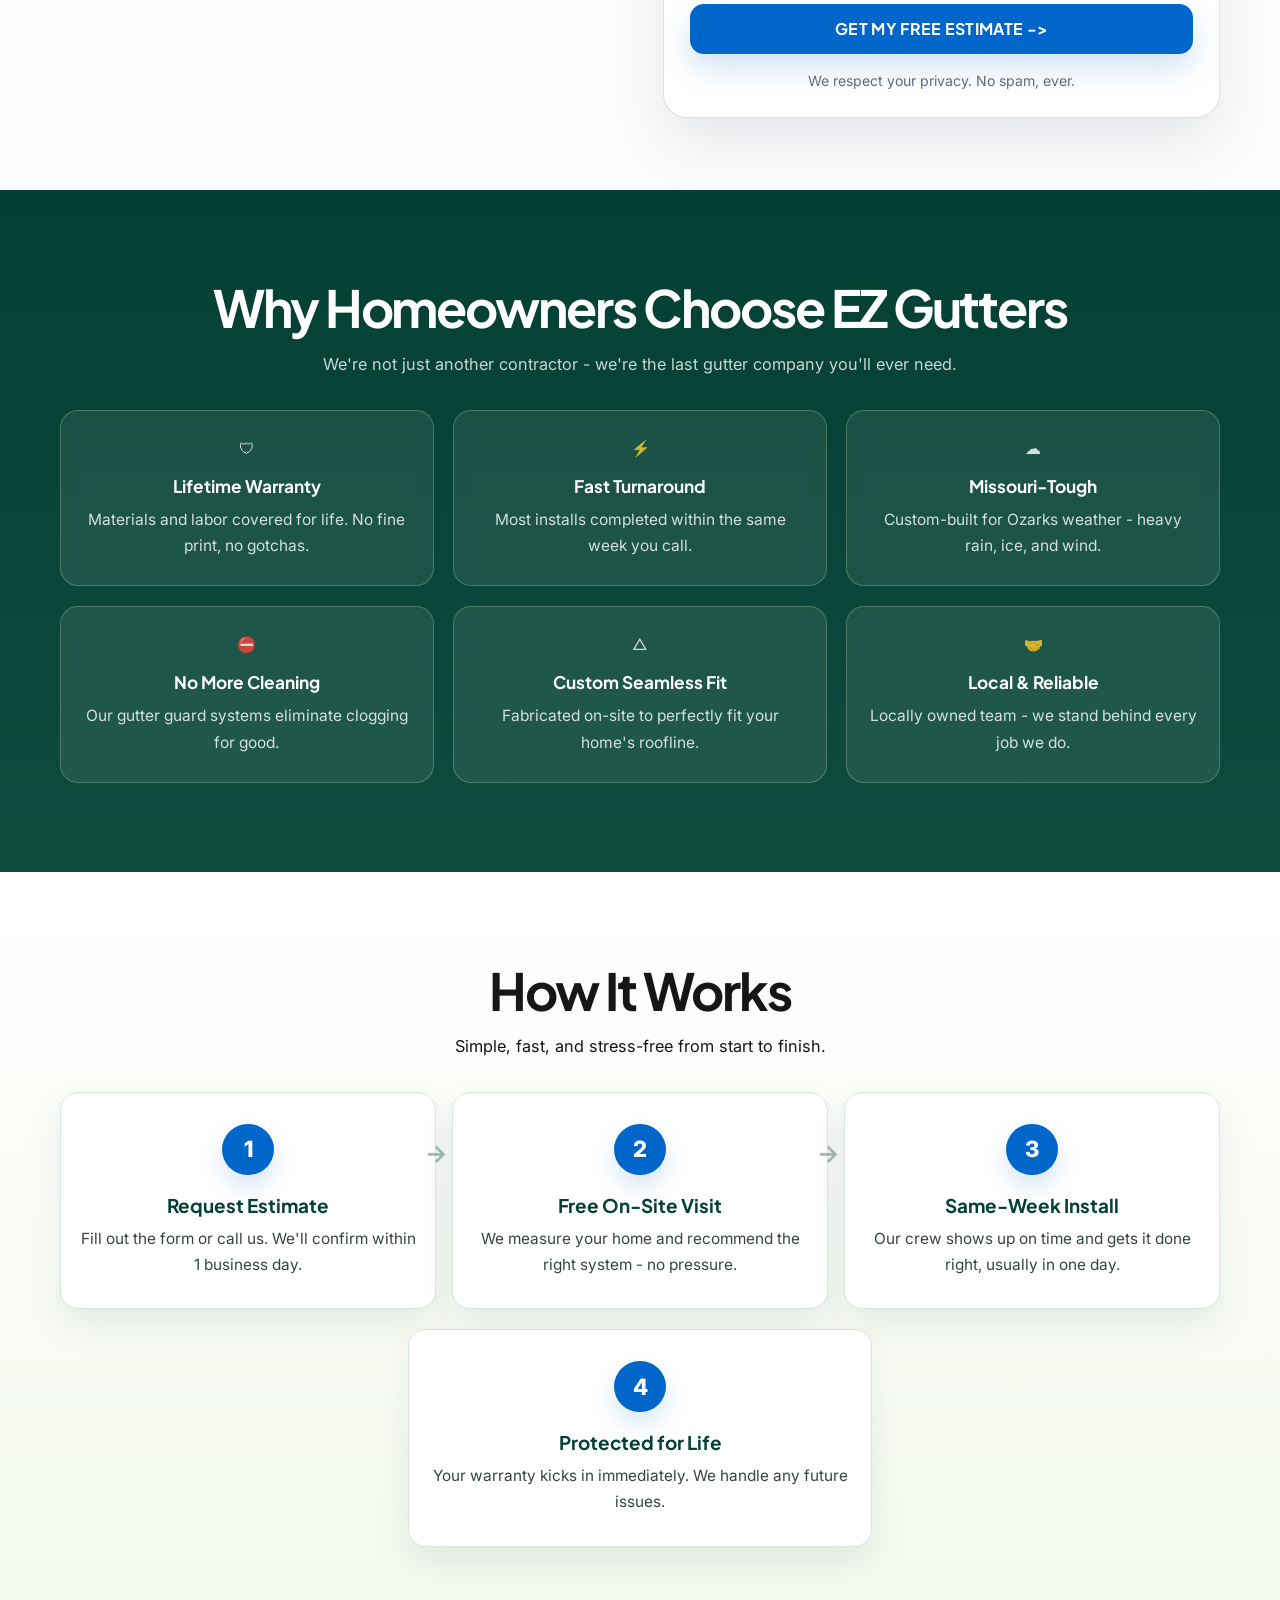
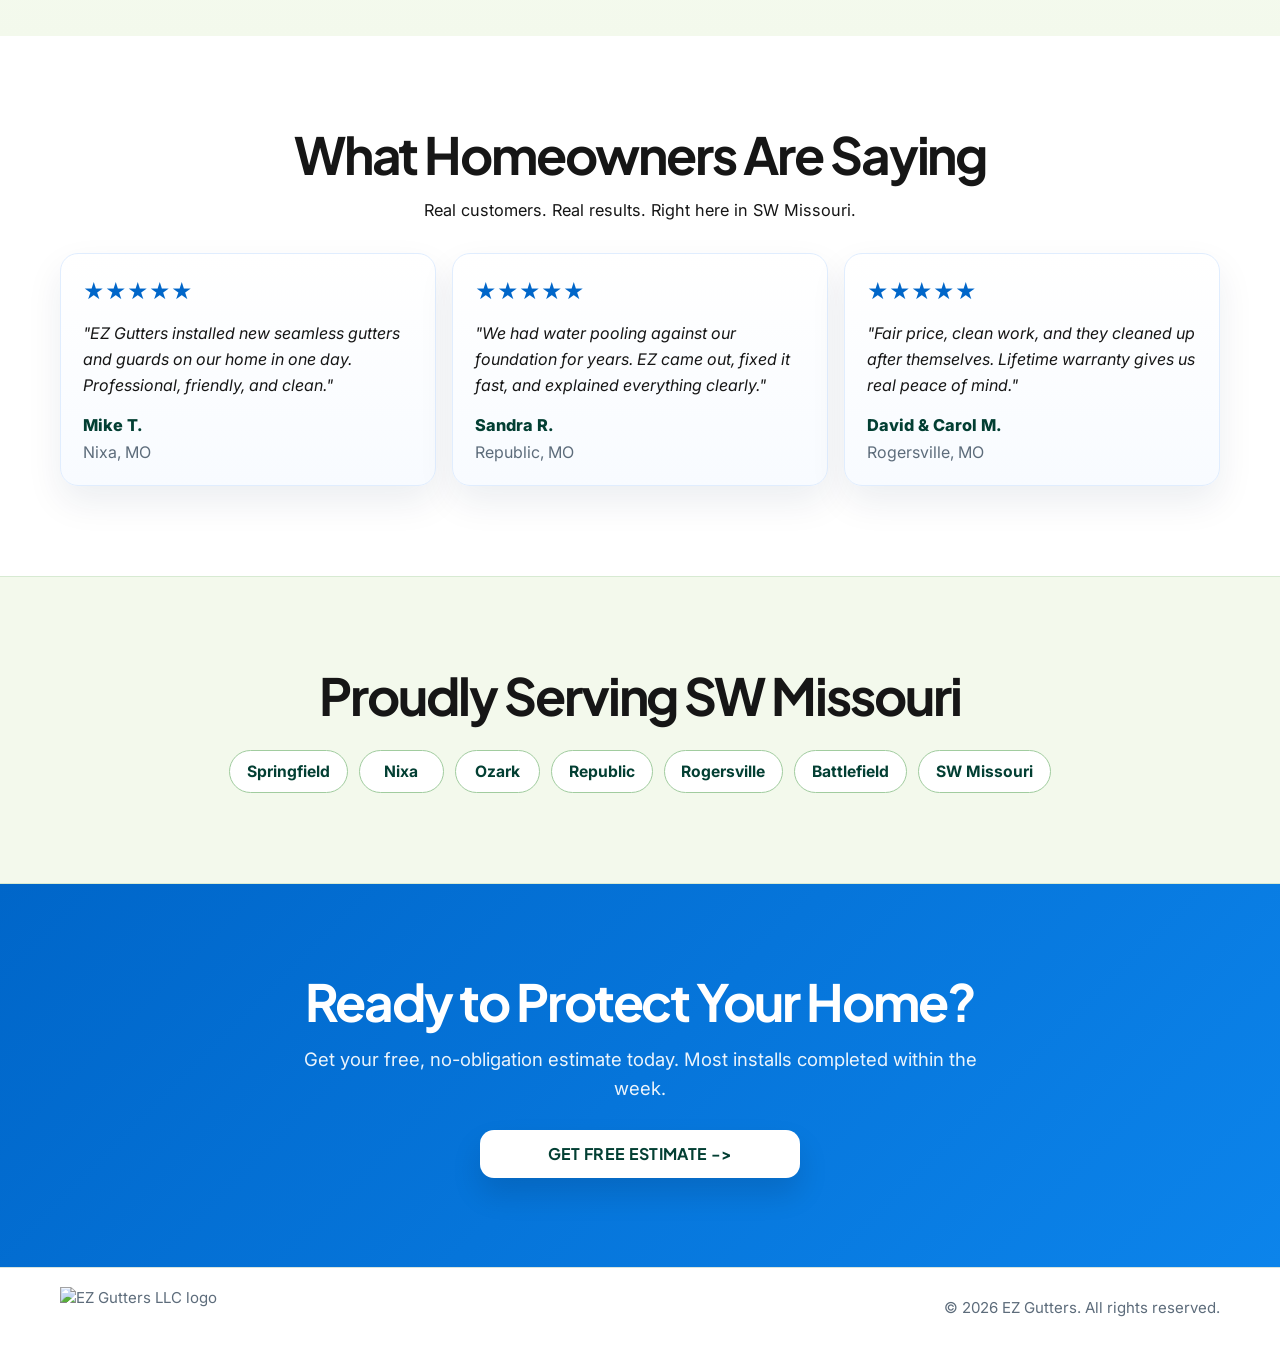
==== commit cff40f46: "Restyle landing page to match live EZ Gutters brand" ====
--- a/index.html
+++ b/index.html
@@ -7,8 +7,8 @@
   <meta name="description" content="Protect your home with custom seamless gutters, lifetime warranty coverage, and fast local installs across SW Missouri." />
   <link rel="preconnect" href="https://fonts.googleapis.com" />
   <link rel="preconnect" href="https://fonts.gstatic.com" crossorigin />
-  <link href="https://fonts.googleapis.com/css2?family=Manrope:wght@400;500;600;700;800&display=swap" rel="stylesheet" />
-  <link rel="stylesheet" href="styles.css?v=20260409b" />
+  <link href="https://fonts.googleapis.com/css2?family=Inter:wght@400;500;600;700;800&family=Plus+Jakarta+Sans:wght@500;600;700;800&display=swap" rel="stylesheet" />
+  <link rel="stylesheet" href="styles.css?v=20260417a" />
 </head>
 <body>
   <a class="skip-link" href="#lead-form">Skip to estimate form</a>
@@ -16,7 +16,11 @@
   <header class="site-header">
     <div class="container header-inner">
       <a class="brand" href="#top" id="top" aria-label="EZ Gutters">
-        <span class="brand-ez">EZ</span><span class="brand-gutters">Gutters</span>
+        <img
+          class="brand-logo"
+          src="https://cdn.prod.website-files.com/69b1863bf6d3ec7e451c8e1c/69b1863bf6d3ec7e451c8fdf_ez%20gutters%20logo.avif"
+          alt="EZ Gutters LLC logo"
+        />
       </a>
       <a class="header-cta" href="#lead-form">Free Estimate</a>
     </div>
@@ -93,7 +97,6 @@
           <h2>Get Your Free Estimate</h2>
           <p class="lead-note">No pressure. No obligation. Response within 1 business day.</p>
 
-          <div class="form-status" role="status" aria-live="polite"></div>
           <form class="estimate-form" action="/api/lead" method="post">
             <input type="text" name="company" class="honeypot" autocomplete="off" tabindex="-1" />
             <label for="full-name">Full Name</label>
@@ -258,7 +261,13 @@
 
   <footer class="site-footer">
     <div class="container footer-inner">
-      <p>EZ Gutters</p>
+      <a class="footer-brand" href="#top" aria-label="EZ Gutters">
+        <img
+          class="footer-logo"
+          src="https://cdn.prod.website-files.com/69b1863bf6d3ec7e451c8e1c/69b1863bf6d3ec7e451c8fdf_ez%20gutters%20logo.avif"
+          alt="EZ Gutters LLC logo"
+        />
+      </a>
       <p>&copy; 2026 EZ Gutters. All rights reserved.</p>
     </div>
   </footer>
@@ -266,15 +275,5 @@
   <div class="mobile-cta">
     <a href="#lead-form">Tap Here -></a>
   </div>
-
-  <script>
-    const statusEl = document.querySelector(".form-status");
-    const params = new URLSearchParams(window.location.search);
-    if (statusEl && params.get("submitted") === "1") {
-      statusEl.textContent = "Thanks! Your request was sent. We will reach out shortly.";
-      statusEl.classList.add("visible");
-      window.history.replaceState({}, document.title, window.location.pathname + window.location.hash);
-    }
-  </script>
 </body>
 </html>
--- a/styles.css
+++ b/styles.css
@@ -1,22 +1,26 @@
 :root {
-  --navy-950: #082b4f;
-  --navy-900: #0b3158;
-  --navy-850: #123e6b;
-  --slate-25: #f3f5f8;
-  --slate-50: #eef2f6;
-  --slate-100: #e2e8ef;
-  --slate-200: #ced8e3;
-  --slate-300: #b7c6d6;
-  --slate-500: #6f7d8f;
-  --slate-700: #3f4c5d;
-  --slate-900: #132b45;
-  --orange-500: #f46008;
-  --orange-600: #ea5500;
-  --green-50: #eaf6ee;
-  --green-300: #8cd09e;
-  --green-700: #2c8147;
+  --primary-dark: #161616;
+  --primary: #033f33;
+  --primary-light: #f3f9ec;
+  --primary-light-2: #eef3e8;
+  --blue-50: #f0f7ff;
+  --blue-100: #e0edfe;
+  --blue-200: #b9dbfe;
+  --blue-600: #0066c9;
+  --blue-700: #0250a2;
+  --blue-900: #0b3b6f;
+  --blue-950: #07254a;
+  --green-500: #497f64;
+  --green-300: #a1cc9f;
+  --text: #161616;
+  --text-muted: #364441;
+  --text-soft: #5d6c7b;
+  --line: #d8e4de;
   --white: #ffffff;
-  --shadow-md: 0 16px 36px rgba(10, 28, 50, 0.1);
+  --shadow-lg: 0 24px 60px rgba(7, 37, 74, 0.1);
+  --shadow-md: 0 16px 36px rgba(7, 37, 74, 0.08);
+  --radius-lg: 24px;
+  --radius-md: 18px;
 }
 
 * {
@@ -29,10 +33,34 @@
 
 body {
   margin: 0;
-  font-family: "Manrope", "Segoe UI", sans-serif;
-  color: var(--slate-900);
-  background: var(--slate-25);
-  line-height: 1.45;
+  font-family: "Inter", "Segoe UI", sans-serif;
+  color: var(--text);
+  background:
+    radial-gradient(circle at top left, rgba(224, 237, 254, 0.6), transparent 24%),
+    radial-gradient(circle at top right, rgba(161, 204, 159, 0.18), transparent 18%),
+    linear-gradient(180deg, #ffffff 0%, #fbfcfb 52%, #f5f8f7 100%);
+  line-height: 1.5;
+}
+
+img {
+  max-width: 100%;
+  display: block;
+}
+
+a {
+  color: inherit;
+}
+
+h1,
+h2,
+h3,
+strong,
+.header-cta,
+.main-cta,
+.estimate-form button,
+.closing-cta,
+.mobile-cta a {
+  font-family: "Plus Jakarta Sans", "Inter", sans-serif;
 }
 
 .skip-link {
@@ -45,8 +73,9 @@
   top: 1rem;
   z-index: 200;
   background: var(--white);
-  padding: 0.55rem 0.8rem;
-  border-radius: 0.4rem;
+  padding: 0.7rem 0.9rem;
+  border-radius: 0.75rem;
+  border: 1px solid var(--blue-100);
 }
 
 .container {
@@ -55,15 +84,17 @@
 }
 
 .site-header {
-  background: var(--navy-950);
-  border-bottom: 1px solid rgba(255, 255, 255, 0.08);
+  background: rgba(255, 255, 255, 0.96);
+  border-bottom: 1px solid rgba(161, 204, 159, 0.32);
+  backdrop-filter: blur(16px);
   position: sticky;
   top: 0;
   z-index: 90;
+  box-shadow: 0 8px 24px rgba(0, 0, 0, 0.04);
 }
 
 .header-inner {
-  min-height: 76px;
+  min-height: 82px;
   display: flex;
   align-items: center;
   justify-content: space-between;
@@ -71,190 +102,232 @@
 }
 
 .brand {
+  display: inline-flex;
+  align-items: center;
   text-decoration: none;
-  font-size: 2.55rem;
-  line-height: 1;
-  font-weight: 800;
-  letter-spacing: -0.03em;
-}
-
-.brand-ez {
-  color: #e7f0fb;
-}
-
-.brand-gutters {
-  color: var(--orange-500);
-}
-
-.header-cta {
+}
+
+.brand-logo {
+  height: 2.55rem;
+  width: auto;
+}
+
+.header-cta,
+.main-cta,
+.estimate-form button,
+.closing-cta {
   display: inline-flex;
   align-items: center;
   justify-content: center;
-  min-width: 158px;
   text-decoration: none;
-  background: var(--orange-500);
+  background: var(--blue-600);
   color: var(--white);
-  font-size: 1.15rem;
-  font-weight: 800;
-  border-radius: 0.6rem;
-  padding: 0.72rem 1.35rem;
-  transition: background 140ms ease;
+  border: 0;
+  border-radius: 14px;
+  letter-spacing: 0.02em;
+  font-size: 1rem;
+  font-weight: 700;
+  line-height: 1em;
+  transition: background 0.2s ease, transform 0.12s ease, box-shadow 0.2s ease;
+  box-shadow: 0 14px 30px rgba(0, 102, 201, 0.18);
+  cursor: pointer;
 }
 
 .header-cta:hover,
-.header-cta:focus-visible {
-  background: var(--orange-600);
+.header-cta:focus-visible,
+.main-cta:hover,
+.main-cta:focus-visible,
+.estimate-form button:hover,
+.estimate-form button:focus-visible,
+.closing-cta:hover,
+.closing-cta:focus-visible {
+  background: var(--blue-700);
+  transform: translateY(-1px);
+}
+
+.header-cta {
+  min-width: 160px;
+  padding: 1rem 1.4rem;
+  text-transform: uppercase;
 }
 
 .hero-spotlight {
-  background: linear-gradient(160deg, #072b4f 0%, #082b4f 64%, #0a365f 100%);
+  background:
+    radial-gradient(circle at top center, rgba(124, 191, 253, 0.16), transparent 24%),
+    linear-gradient(145deg, var(--blue-950) 0%, var(--blue-900) 100%);
   color: var(--white);
+  position: relative;
+  overflow: hidden;
+}
+
+.hero-spotlight::after {
+  content: "";
+  position: absolute;
+  inset: auto -12% -28% auto;
+  width: 24rem;
+  height: 24rem;
+  border-radius: 50%;
+  background: rgba(161, 204, 159, 0.1);
+  filter: blur(20px);
 }
 
 .hero-spotlight-content {
   text-align: center;
-  padding: 4rem 0 3.2rem;
+  padding: 5rem 0 4.3rem;
+  position: relative;
+  z-index: 1;
 }
 
 .hero-badge {
   display: inline-block;
   margin: 0;
-  background: var(--orange-500);
-  color: var(--white);
+  color: var(--blue-700);
+  background: var(--white);
+  border: 1px solid rgba(224, 237, 254, 0.9);
   border-radius: 999px;
-  font-size: 1.04rem;
+  font-size: 0.88rem;
   letter-spacing: 0.08em;
-  font-weight: 800;
-  padding: 0.38rem 1.2rem 0.44rem;
+  font-style: italic;
+  font-weight: 700;
+  padding: 0.5rem 1rem;
 }
 
 .spotlight-title {
   margin: 1.35rem 0 0;
-  font-size: clamp(2.55rem, 6.2vw, 4.9rem);
-  line-height: 1.08;
-  letter-spacing: -0.03em;
+  font-size: clamp(2.5rem, 6vw, 4.9rem);
+  line-height: 1.06;
+  letter-spacing: -0.04em;
 }
 
 .spotlight-title span {
   display: block;
-  color: var(--orange-500);
+  color: #dfeeff;
 }
 
 .spotlight-subcopy {
   margin: 1.2rem auto 0;
-  max-width: 56rem;
-  color: #b9cce3;
-  font-size: clamp(1.07rem, 2.2vw, 1.24rem);
-  line-height: 1.42;
+  max-width: 42rem;
+  color: rgba(255, 255, 255, 0.8);
+  font-size: clamp(1.05rem, 2.2vw, 1.2rem);
+  line-height: 1.55;
 }
 
 .main-cta {
-  display: inline-flex;
-  align-items: center;
-  justify-content: center;
-  margin-top: 1.95rem;
-  text-decoration: none;
-  background: var(--orange-500);
-  color: var(--white);
-  border-radius: 0.62rem;
-  font-weight: 800;
-  font-size: clamp(1.15rem, 2.35vw, 1.75rem);
-  padding: 1rem 2.2rem;
+  margin-top: 2rem;
+  padding: 1.15rem 2.1rem;
+  font-size: clamp(1rem, 2vw, 1.1rem);
+  text-transform: uppercase;
 }
 
 .trust-points {
-  margin: 1.85rem auto 0;
+  margin: 2rem auto 0;
   padding: 0;
   list-style: none;
   display: flex;
   justify-content: center;
   flex-wrap: wrap;
-  gap: 1.15rem 2rem;
+  gap: 0.85rem 1rem;
 }
 
 .trust-points li {
-  color: #bfcde0;
-  font-size: 1rem;
+  color: rgba(255, 255, 255, 0.86);
+  font-size: 0.95rem;
   white-space: nowrap;
+  border: 1px solid rgba(255, 255, 255, 0.14);
+  background: rgba(255, 255, 255, 0.06);
+  border-radius: 999px;
+  padding: 0.72rem 1rem;
 }
 
 .trust-points li span {
-  color: var(--orange-500);
+  color: #9fe0b0;
   font-weight: 900;
   margin-right: 0.22rem;
 }
 
 .stats-strip {
-  border-top: 4px solid var(--orange-500);
-  background: #dfe4eb;
+  margin-top: -2rem;
+  position: relative;
+  z-index: 3;
+  background: transparent;
 }
 
 .stats-grid {
   display: grid;
   grid-template-columns: repeat(4, minmax(0, 1fr));
-  gap: 0.7rem;
+  gap: 0.75rem;
   text-align: center;
-  padding: 1.1rem 0 1.25rem;
+  padding: 1.35rem;
+  background: var(--white);
+  border: 1px solid var(--line);
+  border-radius: var(--radius-lg);
+  box-shadow: var(--shadow-lg);
+}
+
+.stat {
+  padding: 0.3rem 0.5rem;
 }
 
 .stat strong {
   display: block;
-  color: var(--navy-900);
-  font-size: clamp(2rem, 3.5vw, 2.9rem);
+  color: var(--primary);
+  font-size: clamp(1.8rem, 3.2vw, 2.7rem);
   line-height: 1.02;
 }
 
 .stat p {
-  margin: 0.26rem 0 0;
-  color: #4f5e70;
-  font-size: 0.95rem;
-  font-weight: 700;
+  margin: 0.32rem 0 0;
+  color: var(--text-soft);
+  font-size: 0.93rem;
+  font-weight: 600;
 }
 
 .overview {
-  background: var(--slate-25);
-  padding: 3.35rem 0 3.8rem;
+  padding: 5rem 0 4.5rem;
 }
 
 .overview-grid {
   display: grid;
-  grid-template-columns: minmax(0, 1.02fr) minmax(350px, 0.98fr);
-  gap: 1.4rem;
+  grid-template-columns: minmax(0, 1.02fr) minmax(360px, 0.98fr);
+  gap: 1.5rem;
+  align-items: start;
 }
 
 .overview-copy {
-  padding: 0.35rem 0.35rem 0 0;
+  padding-top: 0.65rem;
 }
 
 .overview-copy h2 {
   margin: 0;
   text-align: left;
-  font-size: clamp(2.15rem, 4.7vw, 3.3rem);
-  line-height: 1.1;
-  letter-spacing: -0.025em;
+  font-size: clamp(2.1rem, 4.8vw, 3.3rem);
+  line-height: 1.08;
+  letter-spacing: -0.03em;
+  color: var(--primary);
 }
 
 .overview-subcopy {
-  margin: 1rem 0 1.35rem;
-  font-size: 1.02rem;
+  margin: 1rem 0 1.5rem;
   max-width: 40rem;
-  color: var(--slate-700);
+  color: var(--text-muted);
+  font-size: 1rem;
+  line-height: 1.75;
 }
 
 .benefit-list {
   margin: 0;
   padding: 0;
   list-style: none;
-  border-top: 1px solid var(--slate-200);
   max-width: 42rem;
+  border-top: 1px solid var(--line);
 }
 
 .benefit-list li {
   position: relative;
-  padding: 0.78rem 0.35rem 0.78rem 2.45rem;
-  border-bottom: 1px solid var(--slate-200);
-  font-size: 1rem;
-  color: #212e3f;
+  padding: 0.92rem 0.35rem 0.92rem 2.4rem;
+  border-bottom: 1px solid var(--line);
+  font-size: 0.98rem;
+  color: var(--text);
 }
 
 .benefit-list li::before {
@@ -266,7 +339,7 @@
   height: 1.08rem;
   margin-top: -0.54rem;
   border-radius: 999px;
-  background: var(--orange-500);
+  background: var(--primary);
 }
 
 .benefit-list li::after {
@@ -282,45 +355,33 @@
 }
 
 .call-cta {
-  margin-top: 1.4rem;
+  margin-top: 1.45rem;
   display: inline-flex;
   align-items: center;
   gap: 0.62rem;
   text-decoration: none;
-  color: var(--orange-500);
-  border: 2px solid var(--orange-500);
-  border-radius: 0.62rem;
-  font-size: 1.05rem;
-  font-weight: 800;
-  padding: 0.88rem 1.55rem;
+  color: var(--primary);
+  border: 1px solid var(--green-300);
+  border-radius: 14px;
+  font-size: 1rem;
+  font-weight: 700;
+  padding: 0.95rem 1.45rem;
+  background: var(--primary-light);
+  box-shadow: 0 8px 20px rgba(3, 63, 51, 0.08);
+}
+
+.phone-icon {
+  font-size: 1.2rem;
+  line-height: 1;
+}
+
+.lead-card {
+  position: relative;
   background: var(--white);
-}
-
-.phone-icon {
-  font-size: 1.25rem;
-  line-height: 1;
-}
-
-.lead-card {
-  border: 1px solid var(--slate-300);
-  border-radius: 0.9rem;
-  padding: 1.45rem 1.6rem 1.6rem;
-  box-shadow: var(--shadow-md);
-}
-
-.form-status {
-  display: none;
-  margin: 0 0 1rem;
-  padding: 0.85rem 1rem;
-  border-radius: 0.6rem;
-  background: #ecf7f0;
-  border: 1px solid #b9dfc7;
-  color: #1f5e35;
-  font-weight: 700;
-}
-
-.form-status.visible {
-  display: block;
+  border: 1px solid var(--line);
+  border-radius: var(--radius-lg);
+  padding: 1.6rem;
+  box-shadow: var(--shadow-lg);
 }
 
 .honeypot {
@@ -333,50 +394,60 @@
 
 .warranty-pill {
   margin: 0 0 1rem;
-  background: var(--green-50);
-  border: 2px solid var(--green-300);
-  border-radius: 0.72rem;
-  color: var(--green-700);
-  font-size: 1.05rem;
+  background: var(--primary-light);
+  border: 1px solid var(--green-300);
+  border-radius: 14px;
+  color: var(--primary);
+  font-size: 0.97rem;
   font-weight: 700;
-  padding: 0.82rem 1rem;
+  padding: 0.95rem 1rem;
 }
 
 .lead-card h2 {
   margin: 0;
-  font-size: 2.45rem;
-  line-height: 1.1;
-  letter-spacing: -0.02em;
+  font-size: clamp(2rem, 3vw, 2.6rem);
+  line-height: 1.08;
+  letter-spacing: -0.03em;
+  color: var(--primary);
 }
 
 .lead-note {
   margin: 0.58rem 0 1.15rem;
-  color: var(--slate-700);
-  font-size: 1rem;
+  color: var(--text-muted);
+  font-size: 0.98rem;
 }
 
 .estimate-form {
   display: grid;
-  gap: 0.72rem;
+  gap: 0.74rem;
 }
 
 .estimate-form label {
-  font-size: 0.94rem;
+  font-size: 0.92rem;
   font-weight: 700;
-  color: #243449;
+  color: var(--text);
 }
 
 .estimate-form input,
 .estimate-form select,
 .estimate-form textarea {
   width: 100%;
-  border: 2px solid #b7c6d6;
-  border-radius: 0.6rem;
-  background: #f8fbff;
-  color: #16283e;
+  border: 1.5px solid var(--line);
+  border-radius: 14px;
+  background: #fcfefd;
+  color: var(--text);
   font: inherit;
   font-size: 1rem;
-  padding: 0.75rem 0.9rem;
+  padding: 0.82rem 0.95rem;
+  transition: border-color 0.18s ease, box-shadow 0.18s ease;
+}
+
+.estimate-form input:focus,
+.estimate-form select:focus,
+.estimate-form textarea:focus {
+  outline: none;
+  border-color: var(--blue-600);
+  box-shadow: 0 0 0 4px rgba(0, 102, 201, 0.12);
 }
 
 .estimate-form textarea {
@@ -384,51 +455,45 @@
 }
 
 .estimate-form button {
-  margin-top: 0.25rem;
-  border: 0;
-  border-radius: 0.62rem;
-  background: var(--orange-500);
-  color: var(--white);
-  font: inherit;
-  font-size: 1.18rem;
-  font-weight: 800;
-  padding: 0.95rem 1.2rem;
-  cursor: pointer;
+  margin-top: 0.35rem;
+  padding: 1.05rem 1.2rem;
+  text-transform: uppercase;
 }
 
 .privacy-note {
-  margin: 0.22rem 0 0;
+  margin: 0.25rem 0 0;
   text-align: center;
-  color: var(--slate-500);
-  font-size: 0.93rem;
+  color: var(--text-soft);
+  font-size: 0.88rem;
 }
 
 .section {
-  padding: clamp(3.5rem, 8vw, 6.4rem) 0;
+  padding: clamp(3.8rem, 7vw, 6rem) 0;
 }
 
 .section h2 {
   margin: 0;
   text-align: center;
-  font-size: clamp(2rem, 4.4vw, 3.35rem);
-  letter-spacing: -0.03em;
-  line-height: 1.12;
+  font-size: clamp(2rem, 4.4vw, 3.2rem);
+  letter-spacing: -0.04em;
+  line-height: 1.1;
 }
 
 .section-sub {
   margin: 0.95rem auto 0;
   text-align: center;
   max-width: 45rem;
-  font-size: 1.08rem;
+  font-size: 1.02rem;
+  line-height: 1.65;
 }
 
 .why {
-  background: var(--navy-900);
+  background: linear-gradient(180deg, var(--primary) 0%, #0f4c3e 100%);
   color: var(--white);
 }
 
 .why .section-sub {
-  color: #a6bfdc;
+  color: rgba(255, 255, 255, 0.78);
 }
 
 .why-grid {
@@ -439,11 +504,12 @@
 }
 
 .why-card {
-  background: rgba(18, 62, 107, 0.5);
-  border: 1px solid #2b5f90;
-  border-radius: 0.85rem;
+  background: rgba(255, 255, 255, 0.08);
+  border: 1px solid rgba(161, 204, 159, 0.34);
+  border-radius: var(--radius-md);
   text-align: center;
   padding: 1.6rem 1.2rem;
+  backdrop-filter: blur(8px);
 }
 
 .why-icon {
@@ -453,68 +519,76 @@
 
 .why-card h3 {
   margin: 0.72rem 0 0.45rem;
-  font-size: 1.1rem;
+  font-size: 1.08rem;
 }
 
 .why-card p {
   margin: 0;
-  font-size: 0.99rem;
-  color: #b9d0ea;
+  font-size: 0.97rem;
+  line-height: 1.7;
+  color: rgba(255, 255, 255, 0.82);
 }
 
 .process {
-  background: #f2f5f8;
+  background: linear-gradient(180deg, var(--white) 0%, var(--primary-light) 100%);
 }
 
 .steps-top {
   margin-top: 2rem;
   display: grid;
-  gap: 1.05rem;
+  gap: 1rem;
   grid-template-columns: repeat(3, minmax(0, 1fr));
 }
 
 .step {
   text-align: center;
   position: relative;
-  padding: 0 0.7rem;
+  padding: 1.9rem 1.1rem;
+  background: var(--white);
+  border: 1px solid var(--line);
+  border-radius: var(--radius-md);
+  box-shadow: var(--shadow-md);
 }
 
 .step:not(:last-child)::after {
   content: "->";
   position: absolute;
-  right: -0.6rem;
-  top: 2.35rem;
-  color: #bcc6d4;
+  right: -0.8rem;
+  top: 2.7rem;
+  color: rgba(73, 127, 100, 0.5);
   font-size: 1.5rem;
   font-weight: 700;
 }
 
 .step-num {
   display: inline-flex;
-  width: 3.36rem;
-  height: 3.36rem;
+  width: 3.2rem;
+  height: 3.2rem;
   align-items: center;
   justify-content: center;
   border-radius: 999px;
-  background: var(--orange-500);
+  background: var(--blue-600);
   color: var(--white);
-  font-size: 1.75rem;
+  font-size: 1.4rem;
   font-weight: 800;
+  box-shadow: 0 12px 24px rgba(0, 102, 201, 0.16);
 }
 
 .step h3 {
   margin: 1rem 0 0.42rem;
-  font-size: 1.25rem;
+  font-size: 1.18rem;
+  color: var(--primary);
 }
 
 .step p {
   margin: 0;
-  color: #4b596c;
-  font-size: 0.98rem;
+  color: var(--text-muted);
+  font-size: 0.96rem;
+  line-height: 1.7;
 }
 
 .step-bottom {
-  margin: 1.55rem auto 0;
+  margin: 1.25rem auto 0;
   max-width: 29rem;
 }
 
@@ -523,7 +597,7 @@
 }
 
 .testimonials {
-  background: #f8fafc;
+  background: var(--white);
 }
 
 .testimonial-grid {
@@ -534,40 +608,44 @@
 }
 
 .testimonial-card {
-  background: #f3f6fa;
-  border: 1px solid var(--slate-200);
-  border-radius: 0.85rem;
-  padding: 1.2rem;
+  background: linear-gradient(180deg, #ffffff 0%, #f8fbff 100%);
+  border: 1px solid var(--blue-100);
+  border-radius: var(--radius-md);
+  padding: 1.35rem;
+  box-shadow: var(--shadow-md);
 }
 
 .stars {
   margin: 0;
-  font-size: 1.45rem;
-  color: var(--orange-500);
+  font-size: 1.3rem;
+  color: var(--blue-600);
   letter-spacing: 0.05em;
 }
 
 .testimonial-card blockquote {
-  margin: 0.72rem 0 0;
-  color: #283a51;
+  margin: 0.8rem 0 0;
+  color: var(--text);
+  font-size: 1rem;
+  line-height: 1.65;
+  font-style: italic;
+}
+
+.author {
+  margin: 0.92rem 0 0;
   font-size: 1.02rem;
-  line-height: 1.42;
-  font-style: italic;
-}
-
-.author {
-  margin: 0.82rem 0 0;
-  font-size: 1.09rem;
   font-weight: 800;
+  color: var(--primary);
 }
 
 .location {
-  margin: 0.1rem 0 0;
-  color: var(--slate-500);
+  margin: 0.12rem 0 0;
+  color: var(--text-soft);
 }
 
 .areas {
-  background: #dee4ec;
+  background: var(--primary-light);
+  border-top: 1px solid rgba(161, 204, 159, 0.34);
+  border-bottom: 1px solid rgba(161, 204, 159, 0.34);
 }
 
 .area-pills {
@@ -576,7 +654,7 @@
   display: flex;
   flex-wrap: wrap;
   justify-content: center;
-  gap: 0.6rem;
+  gap: 0.7rem;
 }
 
 .area-pills span {
@@ -584,17 +662,17 @@
   align-items: center;
   justify-content: center;
   min-width: 5.3rem;
-  border: 2px solid #b8c7d7;
+  border: 1px solid var(--green-300);
   border-radius: 999px;
-  background: #edf2f7;
-  color: var(--slate-900);
-  font-size: 1rem;
-  font-weight: 800;
-  padding: 0.46rem 1.05rem;
+  background: var(--white);
+  color: var(--primary);
+  font-size: 0.98rem;
+  font-weight: 700;
+  padding: 0.55rem 1.05rem;
 }
 
 .closing {
-  background: var(--orange-500);
+  background: linear-gradient(135deg, var(--blue-600) 0%, #0c84eb 100%);
   color: var(--white);
 }
 
@@ -607,42 +685,57 @@
 }
 
 .closing p {
-  margin: 0.9rem auto 0;
+  margin: 0.95rem auto 0;
   max-width: 45rem;
-  font-size: 1.35rem;
-  line-height: 1.35;
+  font-size: 1.16rem;
+  line-height: 1.55;
+  color: rgba(255, 255, 255, 0.92);
 }
 
 .closing-cta {
-  margin-top: 1.6rem;
-  display: inline-flex;
-  text-decoration: none;
-  align-items: center;
-  justify-content: center;
+  margin-top: 1.7rem;
   min-width: 320px;
-  border-radius: 0.7rem;
+  padding: 1rem 1.4rem;
   background: var(--white);
-  color: #dd4f00;
-  font-size: 1.35rem;
-  font-weight: 800;
-  padding: 0.86rem 1.25rem;
+  color: var(--primary);
+  box-shadow: 0 16px 30px rgba(0, 0, 0, 0.12);
+  text-transform: uppercase;
+}
+
+.closing-cta:hover,
+.closing-cta:focus-visible {
+  background: var(--primary-light);
+  color: var(--primary);
 }
 
 .site-footer {
-  background: #062749;
-  color: #d2e2f5;
-  padding: 1rem 0 calc(1rem + env(safe-area-inset-bottom));
+  background: var(--white);
+  color: var(--text-soft);
+  border-top: 1px solid var(--line);
+  padding: 1.2rem 0 calc(1.2rem + env(safe-area-inset-bottom));
 }
 
 .footer-inner {
   display: flex;
   justify-content: space-between;
+  align-items: center;
   gap: 1rem;
   font-size: 0.94rem;
 }
 
 .footer-inner p {
   margin: 0;
+}
+
+.footer-brand {
+  display: inline-flex;
+  align-items: center;
+  text-decoration: none;
+}
+
+.footer-logo {
+  height: 2.6rem;
+  width: auto;
 }
 
 .mobile-cta {
@@ -652,8 +745,8 @@
   bottom: 0;
   z-index: 120;
   display: none;
-  background: var(--orange-500);
-  box-shadow: 0 -10px 26px rgba(0, 0, 0, 0.2);
+  background: var(--blue-600);
+  box-shadow: 0 -10px 26px rgba(0, 0, 0, 0.16);
 }
 
 .mobile-cta a {
@@ -661,22 +754,66 @@
   text-decoration: none;
   text-align: center;
   color: var(--white);
-  font-size: 1.28rem;
-  font-weight: 800;
-  padding: 0.9rem 1rem calc(0.9rem + env(safe-area-inset-bottom));
+  font-size: 1.15rem;
+  font-weight: 700;
+  padding: 0.95rem 1rem calc(0.95rem + env(safe-area-inset-bottom));
+  text-transform: uppercase;
+}
+
+.thanks-hero {
+  min-height: calc(100vh - 82px);
+  display: flex;
+  align-items: center;
+  justify-content: center;
+  background:
+    radial-gradient(circle at top center, rgba(124, 191, 253, 0.16), transparent 24%),
+    linear-gradient(145deg, var(--blue-950) 0%, var(--blue-900) 100%);
+  color: var(--white);
+  text-align: center;
+}
+
+.thanks-card {
+  background: rgba(255, 255, 255, 0.08);
+  border: 1px solid rgba(255, 255, 255, 0.18);
+  border-radius: var(--radius-lg);
+  padding: 2.5rem 2.7rem;
+  max-width: 560px;
+  box-shadow: var(--shadow-lg);
+  backdrop-filter: blur(12px);
+}
+
+.thanks-card h1 {
+  margin: 0 0 0.9rem;
+  font-size: clamp(2rem, 4vw, 2.8rem);
+  line-height: 1.08;
+}
+
+.thanks-card p {
+  margin: 0 0 1.2rem;
+  color: rgba(255, 255, 255, 0.82);
+  line-height: 1.7;
+}
+
+.thanks-card a {
+  display: inline-flex;
+  align-items: center;
+  justify-content: center;
+  text-decoration: none;
+  background: var(--blue-600);
+  color: var(--white);
+  border-radius: 14px;
+  font-weight: 700;
+  padding: 0.9rem 1.45rem;
+  text-transform: uppercase;
 }
 
 @media (max-width: 1080px) {
-  .hero-spotlight-content {
-    padding-top: 3.2rem;
-  }
-
   .overview-grid {
     grid-template-columns: 1fr;
   }
 
   .overview-copy {
-    padding-right: 0;
+    padding-top: 0;
   }
 }
 
@@ -688,7 +825,7 @@
 
   .steps-top {
     grid-template-columns: 1fr;
-    max-width: 30rem;
+    max-width: 32rem;
     margin-left: auto;
     margin-right: auto;
   }
@@ -696,30 +833,37 @@
   .step:not(:last-child)::after {
     content: none;
   }
+
+  .stats-strip {
+    margin-top: 1.5rem;
+  }
 }
 
 @media (max-width: 680px) {
   .header-inner {
-    min-height: 68px;
-  }
-
-  .brand {
-    font-size: 2.2rem;
+    min-height: 72px;
+  }
+
+  .brand-logo {
+    height: 2.1rem;
   }
 
   .header-cta {
-    min-width: 132px;
-    font-size: 1rem;
-    padding: 0.68rem 1rem;
+    min-width: 138px;
+    padding: 0.88rem 1rem;
+    font-size: 0.9rem;
+  }
+
+  .hero-spotlight-content {
+    padding: 4rem 0 3.2rem;
   }
 
   .hero-badge {
-    font-size: 0.84rem;
-    letter-spacing: 0.07em;
+    font-size: 0.8rem;
   }
 
   .spotlight-title {
-    font-size: 2.1rem;
+    font-size: 2.15rem;
   }
 
   .spotlight-subcopy {
@@ -728,24 +872,28 @@
 
   .main-cta {
     width: 100%;
-    font-size: 1.12rem;
   }
 
   .trust-points {
     display: grid;
     grid-template-columns: 1fr;
     gap: 0.55rem;
-    justify-items: start;
+    justify-items: stretch;
     max-width: 18rem;
+  }
+
+  .trust-points li {
+    white-space: normal;
   }
 
   .stats-grid {
     grid-template-columns: repeat(2, minmax(0, 1fr));
     row-gap: 1rem;
-  }
-
-  .overview-copy h2 {
-    font-size: 2.1rem;
+    padding: 1rem;
+  }
+
+  .overview {
+    padding-top: 3.5rem;
   }
 
   .lead-card h2 {
@@ -758,16 +906,16 @@
   }
 
   .closing p {
-    font-size: 1.08rem;
+    font-size: 1.02rem;
   }
 
   .closing-cta {
     min-width: 100%;
-    font-size: 1.15rem;
   }
 
   .footer-inner {
     flex-direction: column;
+    text-align: center;
   }
 
   .mobile-cta {
@@ -775,6 +923,14 @@
   }
 
   body {
-    padding-bottom: 4.2rem;
-  }
-}
+    padding-bottom: 4.4rem;
+  }
+
+  .thanks-hero {
+    min-height: calc(100vh - 72px);
+  }
+
+  .thanks-card {
+    padding: 2rem 1.4rem;
+  }
+}
